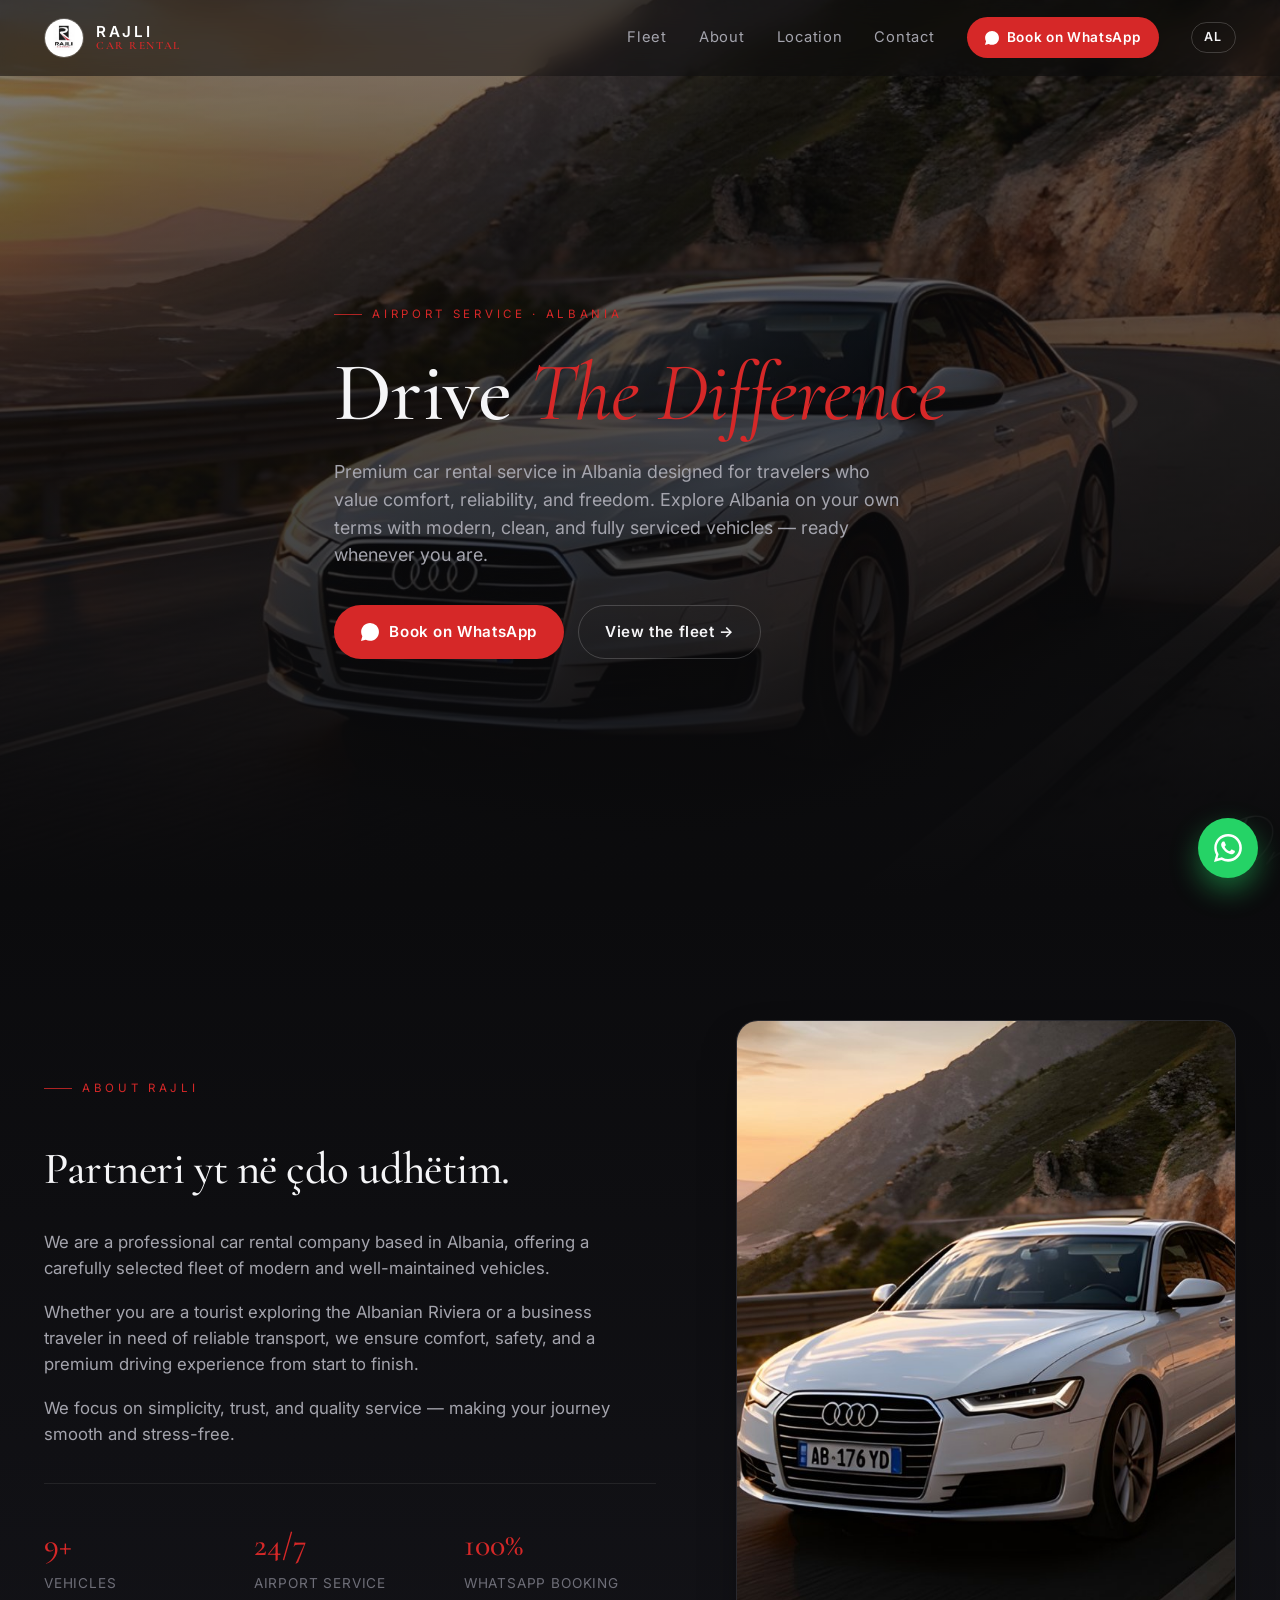
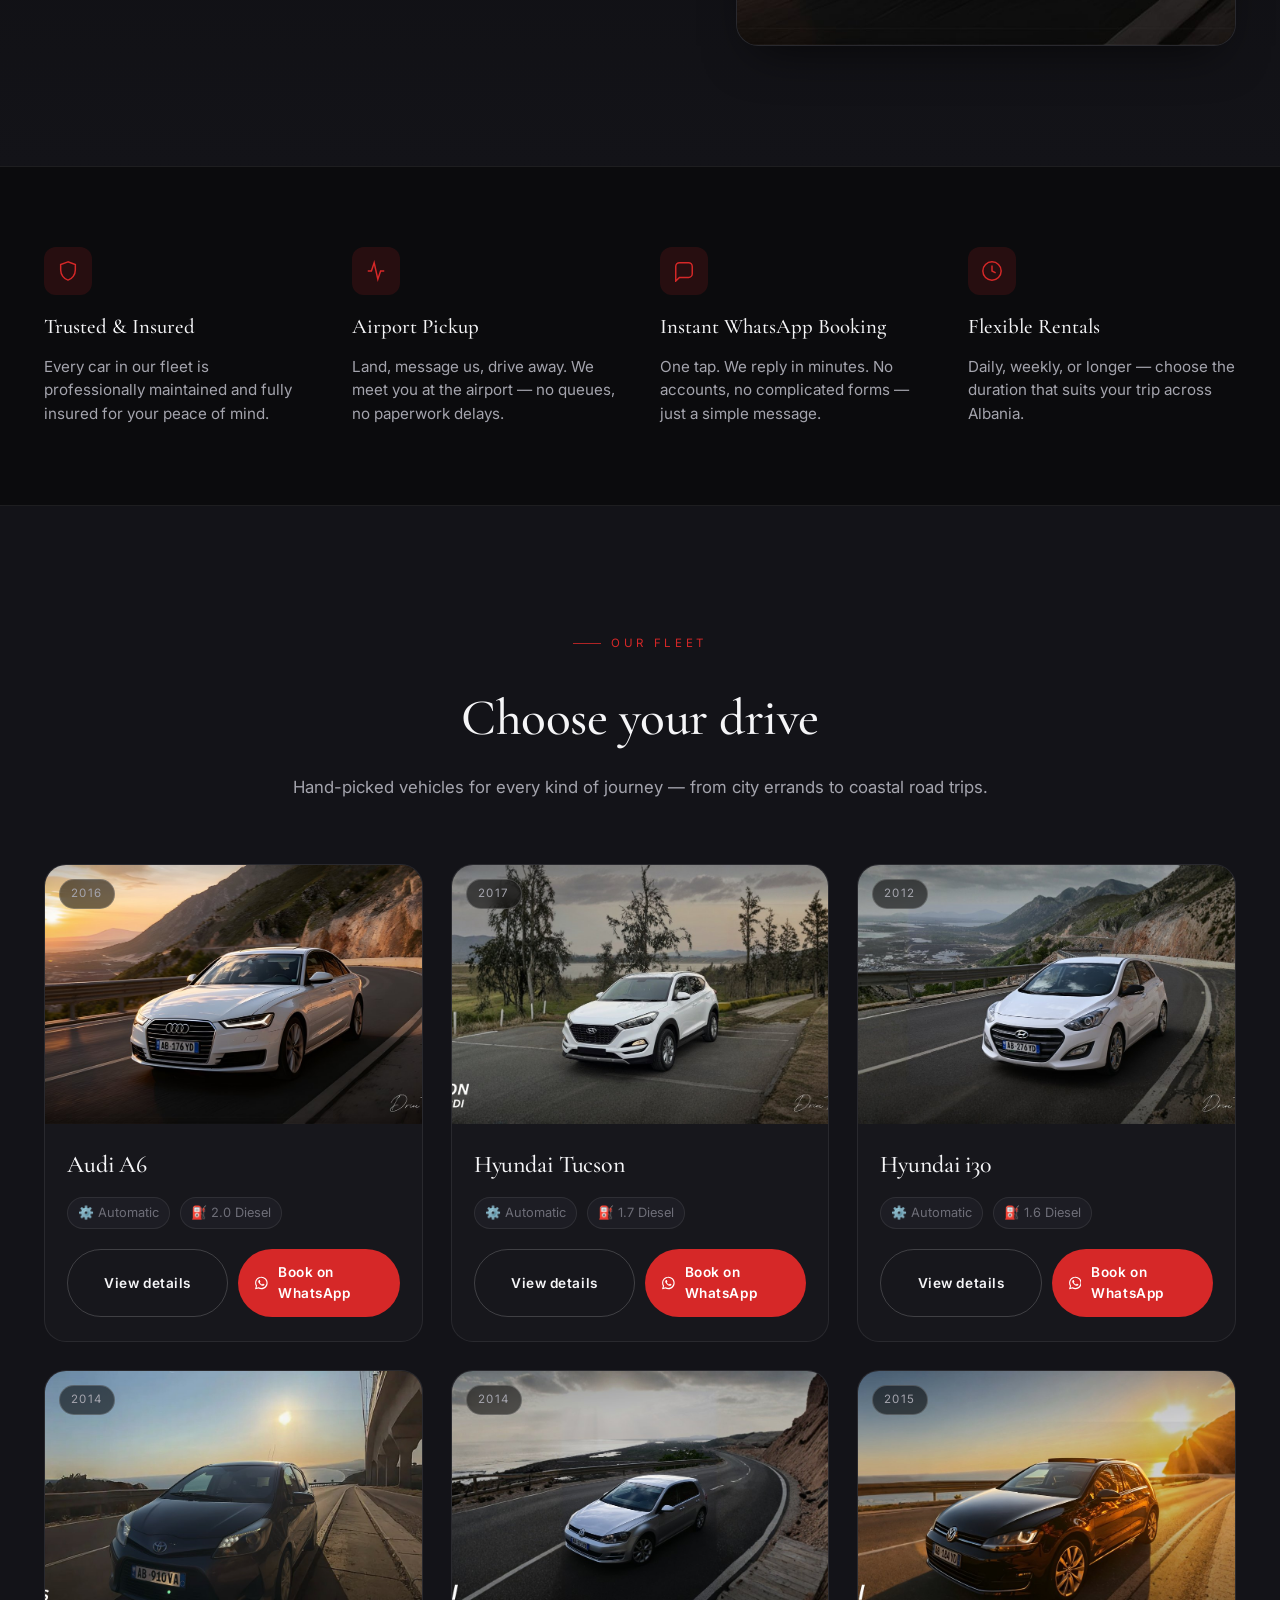
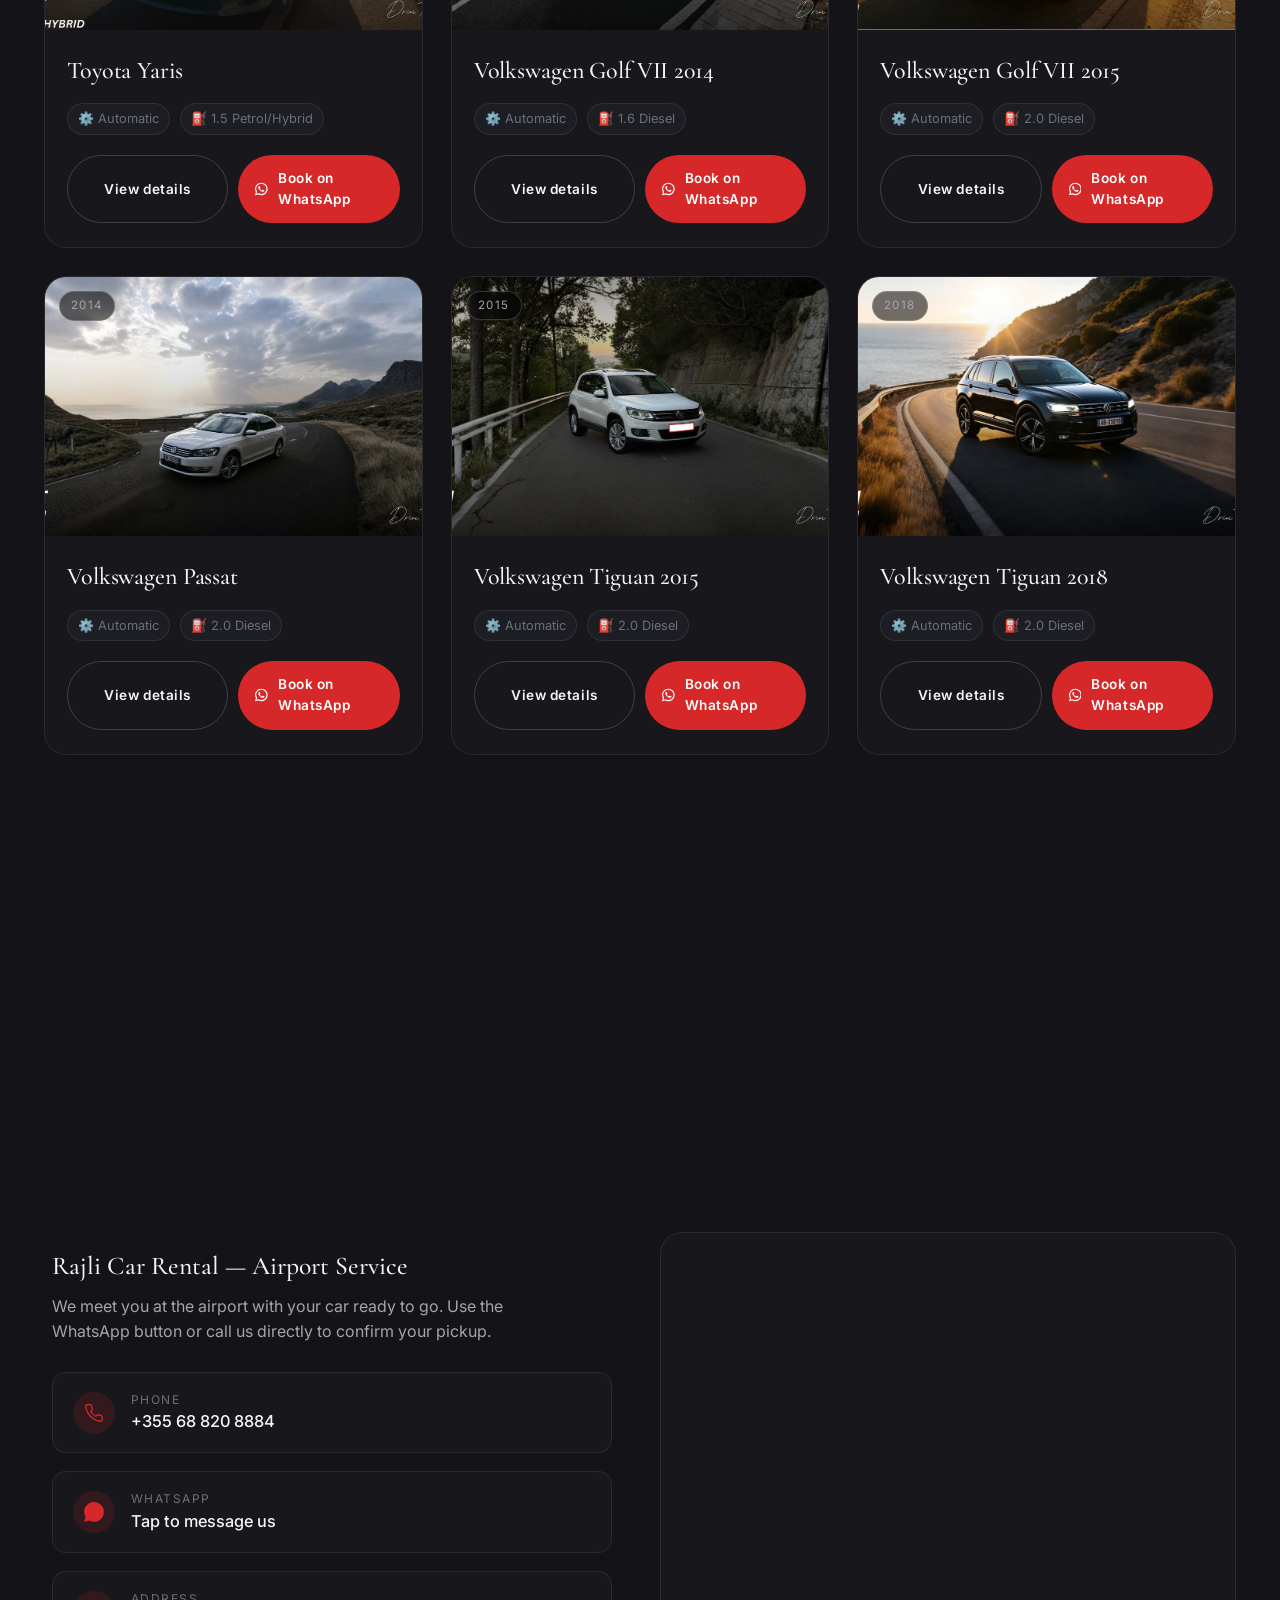
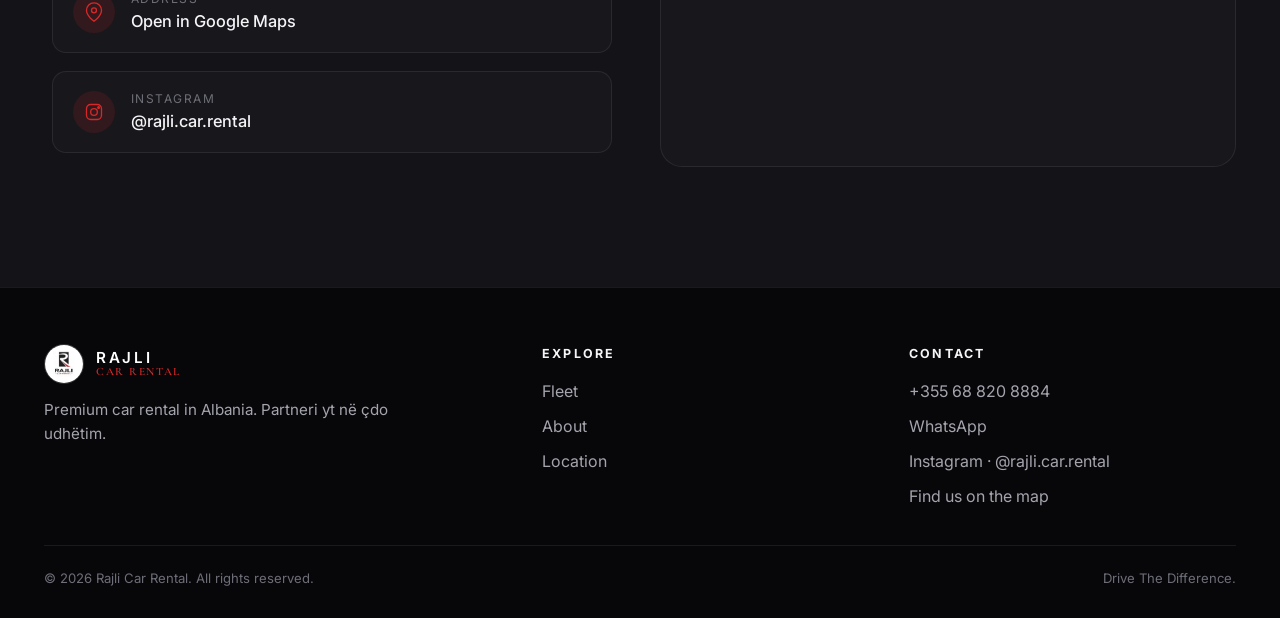
==== RajliCarRental/index.html @ fefddff0 "Add files via upload" ====
<!doctype html>
<html lang="en">
<head>
  <meta charset="utf-8" />
  <meta name="viewport" content="width=device-width, initial-scale=1" />
  <title data-i18n="page.title">Rajli Car Rental — Drive The Difference | Premium Car Rental in Albania</title>
  <meta name="description" content="Premium airport car rental in Albania. Modern, well-maintained vehicles. Book instantly on WhatsApp." />
  <meta name="theme-color" content="#0b0b0d" />

  <!-- Open Graph -->
  <meta property="og:title" content="Rajli Car Rental — Drive The Difference" />
  <meta property="og:description" content="Premium car rental service in Albania. Reliable. Modern. Always ready." />
  <meta property="og:image" content="assets/Background.jpg" />
  <meta property="og:type" content="website" />

  <link rel="icon" href="assets/LOGO.jpeg" />

  <link rel="preconnect" href="https://fonts.googleapis.com" />
  <link rel="preconnect" href="https://fonts.gstatic.com" crossorigin />
  <link href="https://fonts.googleapis.com/css2?family=Cormorant+Garamond:ital,wght@0,400;0,500;0,600;1,400&family=Inter:wght@300;400;500;600;700&display=swap" rel="stylesheet" />

  <link rel="stylesheet" href="styles.css" />
</head>
<body>

  <!-- NAV -->
  <header class="nav">
    <div class="container">
      <a href="#top" class="brand">
        <img src="assets/LOGO.jpeg" alt="Rajli Car Rental" />
        <span class="brand-name">
          <strong>Rajli</strong>
          <span data-i18n="brand.tagline">Car Rental</span>
        </span>
      </a>
      <nav class="nav-links" id="nav-links">
        <a href="#fleet" data-i18n="nav.fleet">Fleet</a>
        <a href="#about" data-i18n="nav.about">About</a>
        <a href="#location" data-i18n="nav.location">Location</a>
        <a href="#contact" data-i18n="nav.contact">Contact</a>
        <a class="nav-cta" data-wa="" href="#">
          <svg viewBox="0 0 24 24" width="14" height="14" fill="currentColor" aria-hidden="true"><path d="M20.52 3.48A11.84 11.84 0 0 0 12.05 0C5.5 0 .2 5.3.2 11.85c0 2.09.55 4.13 1.59 5.93L0 24l6.4-1.68a11.83 11.83 0 0 0 5.65 1.44h.01c6.55 0 11.85-5.3 11.85-11.86 0-3.16-1.23-6.13-3.39-8.42z"/></svg>
          <span data-i18n="cta.book">Book on WhatsApp</span>
        </a>
        <button class="lang-toggle" id="lang-toggle" aria-label="Switch language">AL</button>
      </nav>
      <button class="nav-toggle" aria-label="Open menu" aria-controls="nav-links">
        <svg width="20" height="20" viewBox="0 0 24 24" fill="none" stroke="currentColor" stroke-width="2"><line x1="3" y1="6" x2="21" y2="6"/><line x1="3" y1="12" x2="21" y2="12"/><line x1="3" y1="18" x2="21" y2="18"/></svg>
      </button>
    </div>
  </header>

  <!-- HERO -->
  <section id="top" class="hero">
    <div class="hero-bg" style="background-image: url('assets/Background.jpg')"></div>
    <div class="container hero-inner">
      <span class="eyebrow" data-i18n="hero.eyebrow">Airport Service · Albania</span>
      <h1><span data-i18n="hero.title.lead">Drive</span> <em data-i18n="hero.title.em">The Difference</em></h1>
      <p data-i18n="hero.lede">Premium car rental service in Albania designed for travelers who value comfort, reliability, and freedom. Explore Albania on your own terms with modern, clean, and fully serviced vehicles — ready whenever you are.</p>
      <div class="hero-actions">
        <a class="btn btn-whatsapp" data-wa="" href="#">
          <svg viewBox="0 0 24 24" width="18" height="18" fill="currentColor" aria-hidden="true"><path d="M20.52 3.48A11.84 11.84 0 0 0 12.05 0C5.5 0 .2 5.3.2 11.85c0 2.09.55 4.13 1.59 5.93L0 24l6.4-1.68a11.83 11.83 0 0 0 5.65 1.44h.01c6.55 0 11.85-5.3 11.85-11.86 0-3.16-1.23-6.13-3.39-8.42z"/></svg>
          <span data-i18n="cta.book">Book on WhatsApp</span>
        </a>
        <a class="btn btn-ghost" href="#fleet" data-i18n="hero.cta.fleet">View the fleet →</a>
      </div>
    </div>
  </section>

  <!-- ABOUT -->
  <section id="about" class="about">
    <div class="container about-grid">
      <div class="about-copy reveal">
        <span class="eyebrow" data-i18n="about.eyebrow">About Rajli</span>
        <h2 data-i18n="about.heading">Partneri yt në çdo udhëtim.</h2>
        <p data-i18n="about.p1">We are a professional car rental company based in Albania, offering a carefully selected fleet of modern and well-maintained vehicles.</p>
        <p data-i18n="about.p2">Whether you are a tourist exploring the Albanian Riviera or a business traveler in need of reliable transport, we ensure comfort, safety, and a premium driving experience from start to finish.</p>
        <p data-i18n="about.p3">We focus on simplicity, trust, and quality service — making your journey smooth and stress-free.</p>
        <div class="about-stats">
          <div class="stat"><strong>9+</strong><span data-i18n="about.stat.vehicles">Vehicles</span></div>
          <div class="stat"><strong>24/7</strong><span data-i18n="about.stat.airport">Airport service</span></div>
          <div class="stat"><strong>100%</strong><span data-i18n="about.stat.whatsapp">WhatsApp booking</span></div>
        </div>
      </div>
      <div class="about-image reveal">
        <img src="assets/Background.jpg" alt="Rajli Car Rental fleet" loading="lazy" />
      </div>
    </div>
  </section>

  <!-- FEATURES -->
  <section class="features">
    <div class="container features-grid">
      <div class="feature reveal">
        <div class="feature-icon">
          <svg width="22" height="22" viewBox="0 0 24 24" fill="none" stroke="currentColor" stroke-width="1.6"><path d="M12 2 4 5v6c0 5 3.5 9.7 8 11 4.5-1.3 8-6 8-11V5l-8-3z"/></svg>
        </div>
        <h3 data-i18n="feat.trust.title">Trusted &amp; Insured</h3>
        <p data-i18n="feat.trust.desc">Every car in our fleet is professionally maintained and fully insured for your peace of mind.</p>
      </div>
      <div class="feature reveal">
        <div class="feature-icon">
          <svg width="22" height="22" viewBox="0 0 24 24" fill="none" stroke="currentColor" stroke-width="1.6"><path d="M3 12h4l3-9 4 18 3-9h4"/></svg>
        </div>
        <h3 data-i18n="feat.airport.title">Airport Pickup</h3>
        <p data-i18n="feat.airport.desc">Land, message us, drive away. We meet you at the airport — no queues, no paperwork delays.</p>
      </div>
      <div class="feature reveal">
        <div class="feature-icon">
          <svg width="22" height="22" viewBox="0 0 24 24" fill="none" stroke="currentColor" stroke-width="1.6"><path d="M21 15a4 4 0 0 1-4 4H7l-4 4V7a4 4 0 0 1 4-4h10a4 4 0 0 1 4 4z"/></svg>
        </div>
        <h3 data-i18n="feat.wa.title">Instant WhatsApp Booking</h3>
        <p data-i18n="feat.wa.desc">One tap. We reply in minutes. No accounts, no complicated forms — just a simple message.</p>
      </div>
      <div class="feature reveal">
        <div class="feature-icon">
          <svg width="22" height="22" viewBox="0 0 24 24" fill="none" stroke="currentColor" stroke-width="1.6"><circle cx="12" cy="12" r="10"/><path d="M12 6v6l4 2"/></svg>
        </div>
        <h3 data-i18n="feat.flex.title">Flexible Rentals</h3>
        <p data-i18n="feat.flex.desc">Daily, weekly, or longer — choose the duration that suits your trip across Albania.</p>
      </div>
    </div>
  </section>

  <!-- FLEET -->
  <section id="fleet" class="fleet">
    <div class="container">
      <div class="section-head reveal">
        <span class="eyebrow" data-i18n="fleet.eyebrow">Our Fleet</span>
        <h2 data-i18n="fleet.heading">Choose your drive</h2>
        <p data-i18n="fleet.lede">Hand-picked vehicles for every kind of journey — from city errands to coastal road trips.</p>
      </div>
      <div id="fleet-grid" class="fleet-grid">
        <!-- cars rendered by app.js -->
      </div>
    </div>
  </section>

  <!-- LOCATION -->
  <section id="location" class="location">
    <div class="container">
      <div class="section-head reveal">
        <span class="eyebrow" data-i18n="loc.eyebrow">Find Us</span>
        <h2 data-i18n="loc.heading">Our Location</h2>
        <p data-i18n="loc.lede">Based in Albania with airport pickup &amp; drop-off. Reach out anytime — we reply fast.</p>
      </div>
      <div class="location-grid">
        <div class="location-info reveal" id="contact">
          <h3 data-i18n="loc.card.title">Rajli Car Rental — Airport Service</h3>
          <p data-i18n="loc.card.desc">We meet you at the airport with your car ready to go. Use the WhatsApp button or call us directly to confirm your pickup.</p>

          <div class="contact-rows">
            <a class="contact-row" href="tel:+355688208884">
              <span class="ico">
                <svg width="20" height="20" viewBox="0 0 24 24" fill="none" stroke="currentColor" stroke-width="1.6"><path d="M22 16.92v3a2 2 0 0 1-2.18 2 19.79 19.79 0 0 1-8.63-3.07 19.5 19.5 0 0 1-6-6A19.79 19.79 0 0 1 2.12 4.18 2 2 0 0 1 4.11 2h3a2 2 0 0 1 2 1.72c.13 1 .37 1.96.72 2.86a2 2 0 0 1-.45 2.11L8.09 9.91a16 16 0 0 0 6 6l1.22-1.22a2 2 0 0 1 2.11-.45c.9.35 1.86.59 2.86.72a2 2 0 0 1 1.72 2z"/></svg>
              </span>
              <div class="info">
                <span data-i18n="loc.row.phone">Phone</span>
                <strong>+355 68 820 8884</strong>
              </div>
            </a>

            <a class="contact-row" data-wa="" href="#">
              <span class="ico">
                <svg width="20" height="20" viewBox="0 0 24 24" fill="currentColor"><path d="M20.52 3.48A11.84 11.84 0 0 0 12.05 0C5.5 0 .2 5.3.2 11.85c0 2.09.55 4.13 1.59 5.93L0 24l6.4-1.68a11.83 11.83 0 0 0 5.65 1.44h.01c6.55 0 11.85-5.3 11.85-11.86 0-3.16-1.23-6.13-3.39-8.42z"/></svg>
              </span>
              <div class="info">
                <span>WhatsApp</span>
                <strong data-i18n="loc.row.wa">Tap to message us</strong>
              </div>
            </a>

            <a class="contact-row" href="https://maps.app.goo.gl/r2Y7C3x4xw66FdpaA" target="_blank" rel="noopener">
              <span class="ico">
                <svg width="20" height="20" viewBox="0 0 24 24" fill="none" stroke="currentColor" stroke-width="1.6"><path d="M21 10c0 7-9 13-9 13S3 17 3 10a9 9 0 0 1 18 0z"/><circle cx="12" cy="10" r="3"/></svg>
              </span>
              <div class="info">
                <span data-i18n="loc.row.address">Address</span>
                <strong data-i18n="loc.row.openmaps">Open in Google Maps</strong>
              </div>
            </a>

            <a class="contact-row" href="https://www.instagram.com/rajli.car.rental/" target="_blank" rel="noopener">
              <span class="ico">
                <svg width="20" height="20" viewBox="0 0 24 24" fill="none" stroke="currentColor" stroke-width="1.6"><rect x="3" y="3" width="18" height="18" rx="5"/><circle cx="12" cy="12" r="4"/><circle cx="17.5" cy="6.5" r="1" fill="currentColor"/></svg>
              </span>
              <div class="info">
                <span>Instagram</span>
                <strong>@rajli.car.rental</strong>
              </div>
            </a>
          </div>
        </div>

        <div class="map-wrap reveal">
          <iframe
            src="https://www.google.com/maps?q=Pallati+Fushajve+Sarreq&ll=42.0654045,19.5186684&z=17&output=embed"
            loading="lazy"
            referrerpolicy="no-referrer-when-downgrade"
            allowfullscreen
            title="Rajli Car Rental — Pallati Fushajve, Sarreq"></iframe>
        </div>
      </div>
    </div>
  </section>

  <!-- FOOTER -->
  <footer>
    <div class="container">
      <div class="footer-grid">
        <div class="footer-brand">
          <div class="brand">
            <img src="assets/LOGO.jpeg" alt="Rajli Car Rental" />
            <span class="brand-name">
              <strong>Rajli</strong>
              <span data-i18n="brand.tagline">Car Rental</span>
            </span>
          </div>
          <p data-i18n="footer.brandline">Premium car rental in Albania. Partneri yt në çdo udhëtim.</p>
        </div>
        <div class="footer-col">
          <h4 data-i18n="footer.explore">Explore</h4>
          <ul>
            <li><a href="#fleet" data-i18n="nav.fleet">Fleet</a></li>
            <li><a href="#about" data-i18n="nav.about">About</a></li>
            <li><a href="#location" data-i18n="nav.location">Location</a></li>
          </ul>
        </div>
        <div class="footer-col">
          <h4 data-i18n="footer.contact">Contact</h4>
          <ul>
            <li><a href="tel:+355688208884">+355 68 820 8884</a></li>
            <li><a data-wa="" href="#">WhatsApp</a></li>
            <li><a href="https://www.instagram.com/rajli.car.rental/" target="_blank" rel="noopener">Instagram · @rajli.car.rental</a></li>
            <li><a href="https://maps.app.goo.gl/r2Y7C3x4xw66FdpaA" target="_blank" rel="noopener" data-i18n="footer.findmap">Find us on the map</a></li>
          </ul>
        </div>
      </div>
      <div class="footer-bottom">
        <span>© <span id="year"></span> Rajli Car Rental. <span data-i18n="footer.rights">All rights reserved.</span></span>
        <span data-i18n="footer.slogan">Drive The Difference.</span>
      </div>
    </div>
  </footer>

  <!-- Sticky WhatsApp FAB -->
  <a id="whatsapp-fab" class="fab" href="#" aria-label="Chat on WhatsApp">
    <svg viewBox="0 0 24 24" fill="currentColor" aria-hidden="true"><path d="M20.52 3.48A11.84 11.84 0 0 0 12.05 0C5.5 0 .2 5.3.2 11.85c0 2.09.55 4.13 1.59 5.93L0 24l6.4-1.68a11.83 11.83 0 0 0 5.65 1.44h.01c6.55 0 11.85-5.3 11.85-11.86 0-3.16-1.23-6.13-3.39-8.42zM12.05 21.5h-.01a9.65 9.65 0 0 1-4.92-1.35l-.35-.21-3.79.99 1.01-3.7-.23-.38a9.65 9.65 0 0 1-1.48-5.1c0-5.34 4.35-9.69 9.7-9.69a9.66 9.66 0 0 1 6.86 2.84 9.62 9.62 0 0 1 2.84 6.86c0 5.35-4.35 9.7-9.69 9.7zm5.32-7.27c-.29-.15-1.72-.85-1.99-.95-.27-.1-.46-.15-.66.15-.2.29-.76.95-.93 1.14-.17.2-.34.22-.63.07-.29-.15-1.22-.45-2.32-1.43-.86-.77-1.44-1.72-1.61-2.01-.17-.29-.02-.45.13-.6.13-.13.29-.34.43-.51.15-.17.2-.29.29-.49.1-.2.05-.37-.02-.51-.07-.15-.66-1.6-.91-2.18-.24-.57-.49-.5-.66-.51-.17-.01-.37-.01-.57-.01-.2 0-.51.07-.78.37-.27.29-1.02 1-1.02 2.43 0 1.43 1.04 2.81 1.18 3.01.15.2 2.05 3.13 4.97 4.39.69.3 1.23.48 1.65.62.69.22 1.32.19 1.82.12.55-.08 1.72-.7 1.96-1.38.24-.68.24-1.27.17-1.39-.07-.12-.27-.2-.56-.34z"/></svg>
  </a>

  <script>document.getElementById("year").textContent = new Date().getFullYear();</script>
  <script src="cars-data.js"></script>
  <script src="app.js"></script>
</body>
</html>
---- RajliCarRental/styles.css ----
/* RAJLI CAR RENTAL — premium dark luxury theme */

:root {
  --bg: #0b0b0d;
  --bg-soft: #131318;
  --bg-card: #17171c;
  --bg-elev: #1d1d24;
  --line: rgba(255, 255, 255, 0.08);
  --line-strong: rgba(255, 255, 255, 0.18);
  --text: #f5f5f7;
  --text-muted: #a4a4ad;
  --text-dim: #6e6e78;
  --accent: #d62828;       /* premium red */
  --accent-hover: #ef3b3b;
  --accent-soft: rgba(214, 40, 40, 0.14);
  /* WhatsApp buttons styled in brand red (per request) */
  --whatsapp: #d62828;
  --whatsapp-hover: #ef3b3b;
  --radius: 14px;
  --radius-lg: 22px;
  --shadow: 0 20px 50px -20px rgba(0, 0, 0, 0.7);
  --max-w: 1240px;
  --header-h: 76px;
  --serif: "Cormorant Garamond", Georgia, serif;
  --sans: "Inter", -apple-system, BlinkMacSystemFont, "Segoe UI", Helvetica, Arial, sans-serif;
}

* { box-sizing: border-box; }
html { scroll-behavior: smooth; }

body {
  margin: 0;
  font-family: var(--sans);
  background: var(--bg);
  color: var(--text);
  line-height: 1.55;
  -webkit-font-smoothing: antialiased;
  -moz-osx-font-smoothing: grayscale;
}

img { display: block; max-width: 100%; height: auto; }
a { color: inherit; text-decoration: none; }

.container {
  max-width: var(--max-w);
  margin: 0 auto;
  padding: 0 24px;
}

/* ============ NAV ============ */
.nav {
  position: fixed;
  top: 0; left: 0; right: 0;
  height: var(--header-h);
  display: flex;
  align-items: center;
  z-index: 50;
  background: rgba(11, 11, 13, 0.55);
  backdrop-filter: saturate(140%) blur(14px);
  -webkit-backdrop-filter: saturate(140%) blur(14px);
  border-bottom: 1px solid transparent;
  transition: background .3s ease, border-color .3s ease;
}
.nav.scrolled {
  background: rgba(11, 11, 13, 0.92);
  border-bottom: 1px solid var(--line);
}
.nav .container {
  display: flex;
  align-items: center;
  justify-content: space-between;
  width: 100%;
}
.brand {
  display: flex;
  align-items: center;
  gap: 12px;
  font-family: var(--serif);
  letter-spacing: 0.06em;
  font-size: 1.05rem;
  font-weight: 600;
}
.brand img {
  height: 40px;
  width: 40px;
  object-fit: cover;
  border-radius: 50%;
  border: 1px solid var(--line-strong);
}
.brand-name {
  display: flex;
  flex-direction: column;
  line-height: 1.05;
}
.brand-name strong {
  font-weight: 600;
  letter-spacing: 0.18em;
  font-size: 0.95rem;
  text-transform: uppercase;
  font-family: var(--sans);
  color: #ffffff;
}
.brand-name span {
  font-size: 0.7rem;
  color: var(--accent);
  letter-spacing: 0.14em;
  text-transform: uppercase;
}

.nav-links {
  display: flex;
  align-items: center;
  gap: 32px;
}
.nav-links a {
  color: var(--text-muted);
  font-size: 0.92rem;
  letter-spacing: 0.05em;
  transition: color .2s ease;
}
.nav-links a:hover { color: var(--text); }
.nav-cta {
  display: inline-flex;
  align-items: center;
  gap: 8px;
  background: var(--whatsapp);
  color: #fff !important;
  padding: 10px 18px;
  border-radius: 999px;
  font-size: 0.85rem !important;
  font-weight: 600;
  letter-spacing: 0.04em;
  transition: background .2s ease, transform .15s ease;
}
.nav-cta:hover { background: var(--whatsapp-hover); transform: translateY(-1px); }

.nav-toggle {
  display: none;
  background: transparent;
  border: 1px solid var(--line-strong);
  color: var(--text);
  width: 42px; height: 42px;
  border-radius: 10px;
  cursor: pointer;
  align-items: center;
  justify-content: center;
}

.lang-toggle {
  background: transparent;
  border: 1px solid var(--line-strong);
  color: var(--text);
  font: 600 0.78rem/1 var(--sans);
  letter-spacing: 0.14em;
  padding: 8px 12px;
  border-radius: 999px;
  cursor: pointer;
  transition: border-color .2s ease, color .2s ease, background .2s ease;
  min-width: 44px;
}
.lang-toggle:hover {
  border-color: var(--accent);
  color: var(--accent);
}

@media (max-width: 880px) {
  .nav-links {
    position: fixed;
    top: var(--header-h);
    left: 0; right: 0;
    flex-direction: column;
    align-items: stretch;
    gap: 0;
    background: rgba(11, 11, 13, 0.98);
    border-bottom: 1px solid var(--line);
    padding: 16px 24px 24px;
    transform: translateY(-130%);
    transition: transform .3s ease;
  }
  .nav-links.open { transform: translateY(0); }
  .nav-links a { padding: 14px 4px; border-bottom: 1px solid var(--line); }
  .nav-links a:last-child { border-bottom: 0; }
  .nav-cta { justify-content: center; margin-top: 10px; }
  .lang-toggle { align-self: flex-end; margin-top: 12px; }
  .nav-toggle { display: inline-flex; }
}

/* ============ HERO ============ */
.hero {
  position: relative;
  min-height: 100vh;
  display: flex;
  align-items: center;
  overflow: hidden;
  isolation: isolate;
}
.hero-bg {
  position: absolute;
  inset: 0;
  background-size: cover;
  background-position: center;
  transform: scale(1.05);
  z-index: -2;
}
.hero::after {
  content: "";
  position: absolute; inset: 0;
  background:
    linear-gradient(180deg, rgba(11,11,13,.45) 0%, rgba(11,11,13,.7) 60%, rgba(11,11,13,1) 100%),
    radial-gradient(80% 60% at 30% 40%, rgba(0,0,0,.35), transparent 70%);
  z-index: -1;
}
.hero-inner {
  padding: calc(var(--header-h) + 60px) 0 80px;
  max-width: 760px;
}
.eyebrow {
  display: inline-flex;
  align-items: center;
  gap: 10px;
  text-transform: uppercase;
  letter-spacing: 0.32em;
  font-size: 0.72rem;
  color: var(--accent);
  margin-bottom: 26px;
}
.eyebrow::before {
  content: "";
  width: 28px; height: 1px;
  background: var(--accent);
  opacity: .8;
}
.hero h1 {
  font-family: var(--serif);
  font-size: clamp(2.6rem, 6.5vw, 5.2rem);
  line-height: 1.04;
  font-weight: 500;
  margin: 0 0 22px;
  letter-spacing: -0.01em;
}
.hero h1 em {
  font-style: italic;
  color: var(--accent);
  font-weight: 400;
}
.hero p {
  font-size: clamp(1rem, 1.4vw, 1.15rem);
  color: var(--text-muted);
  max-width: 580px;
  margin: 0 0 36px;
}
.hero-actions {
  display: flex;
  gap: 14px;
  flex-wrap: wrap;
}

/* ============ BUTTONS ============ */
.btn {
  display: inline-flex;
  align-items: center;
  justify-content: center;
  gap: 10px;
  padding: 14px 26px;
  border-radius: 999px;
  font-weight: 600;
  font-size: 0.95rem;
  letter-spacing: 0.04em;
  cursor: pointer;
  border: 1px solid transparent;
  transition: transform .15s ease, background .2s ease, border-color .2s ease, color .2s ease;
}
.btn:hover { transform: translateY(-2px); }
.btn-whatsapp {
  background: var(--whatsapp);
  color: #fff;
}
.btn-whatsapp:hover { background: var(--whatsapp-hover); }
.btn-ghost {
  background: transparent;
  color: var(--text);
  border-color: var(--line-strong);
}
.btn-ghost:hover { border-color: var(--accent); color: var(--accent); }
.btn-accent {
  background: var(--accent);
  color: #fff;
}
.btn-accent:hover { background: var(--accent-hover); color: #fff; }

/* ============ SECTIONS ============ */
section { padding: 120px 0; position: relative; }
.section-head {
  text-align: center;
  max-width: 720px;
  margin: 0 auto 64px;
}
.section-head .eyebrow { justify-content: center; }
.section-head h2 {
  font-family: var(--serif);
  font-size: clamp(2rem, 4vw, 3.2rem);
  font-weight: 500;
  margin: 0 0 16px;
  letter-spacing: -0.01em;
}
.section-head p {
  color: var(--text-muted);
  font-size: 1.05rem;
  margin: 0;
}

/* ============ ABOUT ============ */
.about {
  background: linear-gradient(180deg, var(--bg) 0%, var(--bg-soft) 100%);
}
.about-grid {
  display: grid;
  grid-template-columns: 1.1fr 0.9fr;
  gap: 80px;
  align-items: center;
}
.about-copy h2 {
  font-family: var(--serif);
  font-size: clamp(2rem, 3.6vw, 2.8rem);
  font-weight: 500;
  margin: 12px 0 24px;
  letter-spacing: -0.01em;
}
.about-copy p {
  color: var(--text-muted);
  font-size: 1.05rem;
  margin-bottom: 18px;
}
.about-stats {
  display: grid;
  grid-template-columns: repeat(3, 1fr);
  gap: 18px;
  margin-top: 36px;
  padding-top: 36px;
  border-top: 1px solid var(--line);
}
.about-stats .stat strong {
  display: block;
  font-family: var(--serif);
  font-size: 2rem;
  color: var(--accent);
  font-weight: 500;
}
.about-stats .stat span {
  color: var(--text-dim);
  font-size: 0.85rem;
  letter-spacing: 0.06em;
  text-transform: uppercase;
}
.about-image {
  border-radius: var(--radius-lg);
  overflow: hidden;
  border: 1px solid var(--line);
  aspect-ratio: 4 / 5;
  background: var(--bg-card);
  position: relative;
  box-shadow: var(--shadow);
}
.about-image img {
  width: 100%; height: 100%; object-fit: cover;
}
@media (max-width: 880px) {
  .about-grid { grid-template-columns: 1fr; gap: 50px; }
  .about-image { aspect-ratio: 4 / 3; }
}

/* ============ FLEET ============ */
.fleet { background: var(--bg-soft); }
.fleet-grid {
  display: grid;
  grid-template-columns: repeat(auto-fill, minmax(320px, 1fr));
  gap: 28px;
}
.car-card {
  background: var(--bg-card);
  border-radius: var(--radius-lg);
  overflow: hidden;
  border: 1px solid var(--line);
  display: flex;
  flex-direction: column;
  transition: transform .25s ease, border-color .25s ease, box-shadow .25s ease;
  position: relative;
}
.car-card:hover {
  transform: translateY(-6px);
  border-color: var(--line-strong);
  box-shadow: var(--shadow);
}
.car-card a.cover-link {
  position: absolute;
  inset: 0;
  z-index: 1;
}
.car-image {
  aspect-ratio: 16 / 11;
  overflow: hidden;
  background: #0a0a0c;
  position: relative;
}
.car-image img {
  width: 100%; height: 100%; object-fit: cover;
  transition: transform .6s cubic-bezier(.2,.8,.2,1);
}
.car-card:hover .car-image img { transform: scale(1.06); }
.car-badge {
  position: absolute;
  top: 14px; left: 14px;
  padding: 5px 11px;
  background: rgba(0,0,0,.55);
  backdrop-filter: blur(6px);
  border: 1px solid var(--line-strong);
  border-radius: 999px;
  font-size: 0.72rem;
  letter-spacing: 0.12em;
  text-transform: uppercase;
  color: var(--text-muted);
}
.car-body {
  padding: 22px 22px 24px;
  display: flex;
  flex-direction: column;
  flex: 1;
  gap: 14px;
}
.car-name {
  font-family: var(--serif);
  font-size: 1.5rem;
  font-weight: 500;
  margin: 0;
  letter-spacing: -0.005em;
}
.car-meta {
  display: flex;
  flex-wrap: wrap;
  gap: 10px;
  font-size: 0.8rem;
  color: var(--text-dim);
}
.car-meta .chip {
  display: inline-flex;
  align-items: center;
  gap: 6px;
  padding: 5px 10px;
  border: 1px solid var(--line);
  border-radius: 999px;
  background: var(--bg-elev);
}
.car-actions {
  display: flex;
  gap: 10px;
  margin-top: auto;
  padding-top: 6px;
  position: relative;
  z-index: 2;
}
.car-actions .btn {
  flex: 1;
  padding: 12px 16px;
  font-size: 0.85rem;
}
.empty-state {
  grid-column: 1 / -1;
  text-align: center;
  padding: 60px 20px;
  border: 1px dashed var(--line-strong);
  border-radius: var(--radius-lg);
  color: var(--text-muted);
}

/* ============ FEATURES STRIP ============ */
.features {
  background: var(--bg);
  padding: 80px 0;
  border-top: 1px solid var(--line);
  border-bottom: 1px solid var(--line);
}
.features-grid {
  display: grid;
  grid-template-columns: repeat(auto-fit, minmax(240px, 1fr));
  gap: 40px;
}
.feature {
  display: flex; flex-direction: column; gap: 12px;
}
.feature-icon {
  width: 48px; height: 48px;
  border-radius: 12px;
  background: var(--accent-soft);
  color: var(--accent);
  display: inline-flex; align-items: center; justify-content: center;
}
.feature h3 {
  font-family: var(--serif);
  font-size: 1.3rem;
  font-weight: 500;
  margin: 4px 0 0;
}
.feature p {
  color: var(--text-muted);
  font-size: 0.95rem;
  margin: 0;
}

/* ============ LOCATION ============ */
.location { background: var(--bg-soft); }
.location-grid {
  display: grid;
  grid-template-columns: 1fr 1fr;
  gap: 40px;
  align-items: stretch;
}
.location-info {
  padding: 14px 8px;
}
.location-info h3 {
  font-family: var(--serif);
  font-size: 1.6rem;
  font-weight: 500;
  margin: 0 0 8px;
}
.location-info p {
  color: var(--text-muted);
  margin: 0 0 24px;
  max-width: 460px;
}
.contact-rows {
  display: flex;
  flex-direction: column;
  gap: 18px;
  margin-top: 28px;
}
.contact-row {
  display: flex;
  align-items: center;
  gap: 16px;
  padding: 18px 20px;
  background: var(--bg-card);
  border: 1px solid var(--line);
  border-radius: var(--radius);
  transition: border-color .2s ease;
}
.contact-row:hover { border-color: var(--accent); }
.contact-row .ico {
  width: 42px; height: 42px;
  border-radius: 50%;
  background: var(--accent-soft);
  color: var(--accent);
  display: inline-flex; align-items: center; justify-content: center;
  flex: 0 0 auto;
}
.contact-row .info { display: flex; flex-direction: column; }
.contact-row .info span {
  font-size: 0.75rem;
  text-transform: uppercase;
  letter-spacing: 0.12em;
  color: var(--text-dim);
}
.contact-row .info strong {
  font-weight: 500;
  color: var(--text);
  font-size: 1.02rem;
}
.map-wrap {
  border-radius: var(--radius-lg);
  overflow: hidden;
  border: 1px solid var(--line);
  min-height: 420px;
  background: var(--bg-card);
}
.map-wrap iframe {
  width: 100%;
  height: 100%;
  min-height: 420px;
  border: 0;
  filter: grayscale(0.2) contrast(1.05);
}
@media (max-width: 880px) {
  .location-grid { grid-template-columns: 1fr; }
}

/* ============ FOOTER ============ */
footer {
  background: #07070a;
  border-top: 1px solid var(--line);
  padding: 56px 0 30px;
  color: var(--text-muted);
}
.footer-grid {
  display: grid;
  grid-template-columns: 1.4fr 1fr 1fr;
  gap: 40px;
  margin-bottom: 36px;
}
.footer-brand p {
  margin-top: 14px;
  max-width: 360px;
  font-size: 0.95rem;
}
.footer-col h4 {
  font-size: 0.78rem;
  letter-spacing: 0.18em;
  text-transform: uppercase;
  color: var(--text);
  margin: 0 0 16px;
}
.footer-col ul { list-style: none; padding: 0; margin: 0; display: flex; flex-direction: column; gap: 10px; }
.footer-col a { color: var(--text-muted); transition: color .2s ease; }
.footer-col a:hover { color: var(--accent); }
.footer-bottom {
  border-top: 1px solid var(--line);
  padding-top: 22px;
  display: flex;
  justify-content: space-between;
  flex-wrap: wrap;
  gap: 12px;
  font-size: 0.82rem;
  color: var(--text-dim);
}
@media (max-width: 720px) {
  .footer-grid { grid-template-columns: 1fr; gap: 28px; }
}

/* ============ STICKY WHATSAPP FAB ============ */
.fab {
  position: fixed;
  bottom: 22px;
  right: 22px;
  z-index: 60;
  width: 60px; height: 60px;
  border-radius: 50%;
  /* keep the floating WhatsApp button in WhatsApp green */
  background: #25d366;
  display: inline-flex; align-items: center; justify-content: center;
  box-shadow: 0 12px 28px rgba(37, 211, 102, 0.45);
  color: #fff;
  transition: transform .2s ease, background .2s ease;
}
.fab:hover { transform: scale(1.06); background: #1fb958; }
.fab svg { width: 28px; height: 28px; }

/* ============ CAR DETAIL PAGE ============ */
.detail {
  padding-top: calc(var(--header-h) + 60px);
  padding-bottom: 80px;
}
.detail-back {
  display: inline-flex;
  align-items: center;
  gap: 8px;
  color: var(--text-muted);
  font-size: 0.9rem;
  margin-bottom: 28px;
  letter-spacing: 0.04em;
}
.detail-back:hover { color: var(--accent); }

.detail-hero {
  display: grid;
  grid-template-columns: 1.4fr 1fr;
  gap: 48px;
  align-items: start;
}
.detail-image {
  aspect-ratio: 16 / 11;
  border-radius: var(--radius-lg);
  overflow: hidden;
  background: var(--bg-card);
  border: 1px solid var(--line);
  box-shadow: var(--shadow);
}
.detail-image img { width: 100%; height: 100%; object-fit: cover; }

.detail-info h1 {
  font-family: var(--serif);
  font-size: clamp(2rem, 3.6vw, 3rem);
  font-weight: 500;
  margin: 0 0 18px;
  letter-spacing: -0.01em;
}
.detail-info .eyebrow { margin-bottom: 18px; }

.spec-grid {
  display: grid;
  grid-template-columns: repeat(2, 1fr);
  gap: 14px;
  margin: 24px 0 32px;
}
.spec {
  background: var(--bg-card);
  border: 1px solid var(--line);
  border-radius: var(--radius);
  padding: 16px 18px;
}
.spec span {
  display: block;
  text-transform: uppercase;
  font-size: 0.7rem;
  letter-spacing: 0.14em;
  color: var(--text-dim);
  margin-bottom: 4px;
}
.spec strong {
  font-weight: 500;
  font-size: 1.05rem;
  color: var(--text);
}

.detail-info .description {
  white-space: pre-line;
  color: var(--text-muted);
  margin: 0 0 28px;
  font-size: 1rem;
  line-height: 1.7;
}
.detail-actions {
  display: flex;
  gap: 12px;
  flex-wrap: wrap;
}

@media (max-width: 880px) {
  .detail-hero { grid-template-columns: 1fr; gap: 32px; }
}

/* ============ GALLERY ============ */
.gallery {
  margin-top: 80px;
}
.gallery h2 {
  font-family: var(--serif);
  font-size: 1.8rem;
  font-weight: 500;
  margin: 0 0 24px;
}
.gallery-grid {
  display: grid;
  grid-template-columns: repeat(auto-fill, minmax(260px, 1fr));
  gap: 18px;
}
.gallery-item {
  aspect-ratio: 4 / 3;
  border-radius: var(--radius);
  overflow: hidden;
  background: var(--bg-card);
  border: 1px solid var(--line);
  cursor: zoom-in;
  position: relative;
}
.gallery-item img {
  width: 100%; height: 100%; object-fit: cover;
  transition: transform .5s ease;
}
.gallery-item:hover img { transform: scale(1.05); }
.gallery-empty {
  padding: 30px;
  border: 1px dashed var(--line-strong);
  border-radius: var(--radius);
  color: var(--text-muted);
  text-align: center;
}

/* lightbox */
.lightbox {
  position: fixed;
  inset: 0;
  background: rgba(0,0,0,0.92);
  z-index: 100;
  display: none;
  align-items: center;
  justify-content: center;
  padding: 40px;
  opacity: 0;
  transition: opacity .25s ease;
}
.lightbox.open { display: flex; opacity: 1; }
.lightbox img {
  max-width: 100%;
  max-height: 90vh;
  border-radius: 8px;
  box-shadow: 0 30px 80px rgba(0,0,0,0.6);
}
.lightbox-btn {
  position: absolute;
  top: 50%;
  transform: translateY(-50%);
  background: rgba(255,255,255,0.08);
  border: 1px solid var(--line-strong);
  color: #fff;
  width: 50px; height: 50px;
  border-radius: 50%;
  cursor: pointer;
  display: inline-flex; align-items: center; justify-content: center;
  transition: background .2s ease;
}
.lightbox-btn:hover { background: rgba(255,255,255,0.18); }
.lightbox-btn.prev { left: 20px; }
.lightbox-btn.next { right: 20px; }
.lightbox-btn.close { top: 20px; right: 20px; transform: none; }

/* ============ FADE-UP ANIMATION ============ */
.reveal {
  opacity: 0;
  transform: translateY(28px);
  transition: opacity .8s ease, transform .8s ease;
}
.reveal.in { opacity: 1; transform: translateY(0); }

/* ============ MISC ============ */
.skip-link {
  position: absolute;
  left: -9999px;
}
::selection { background: var(--accent); color: #fff; }
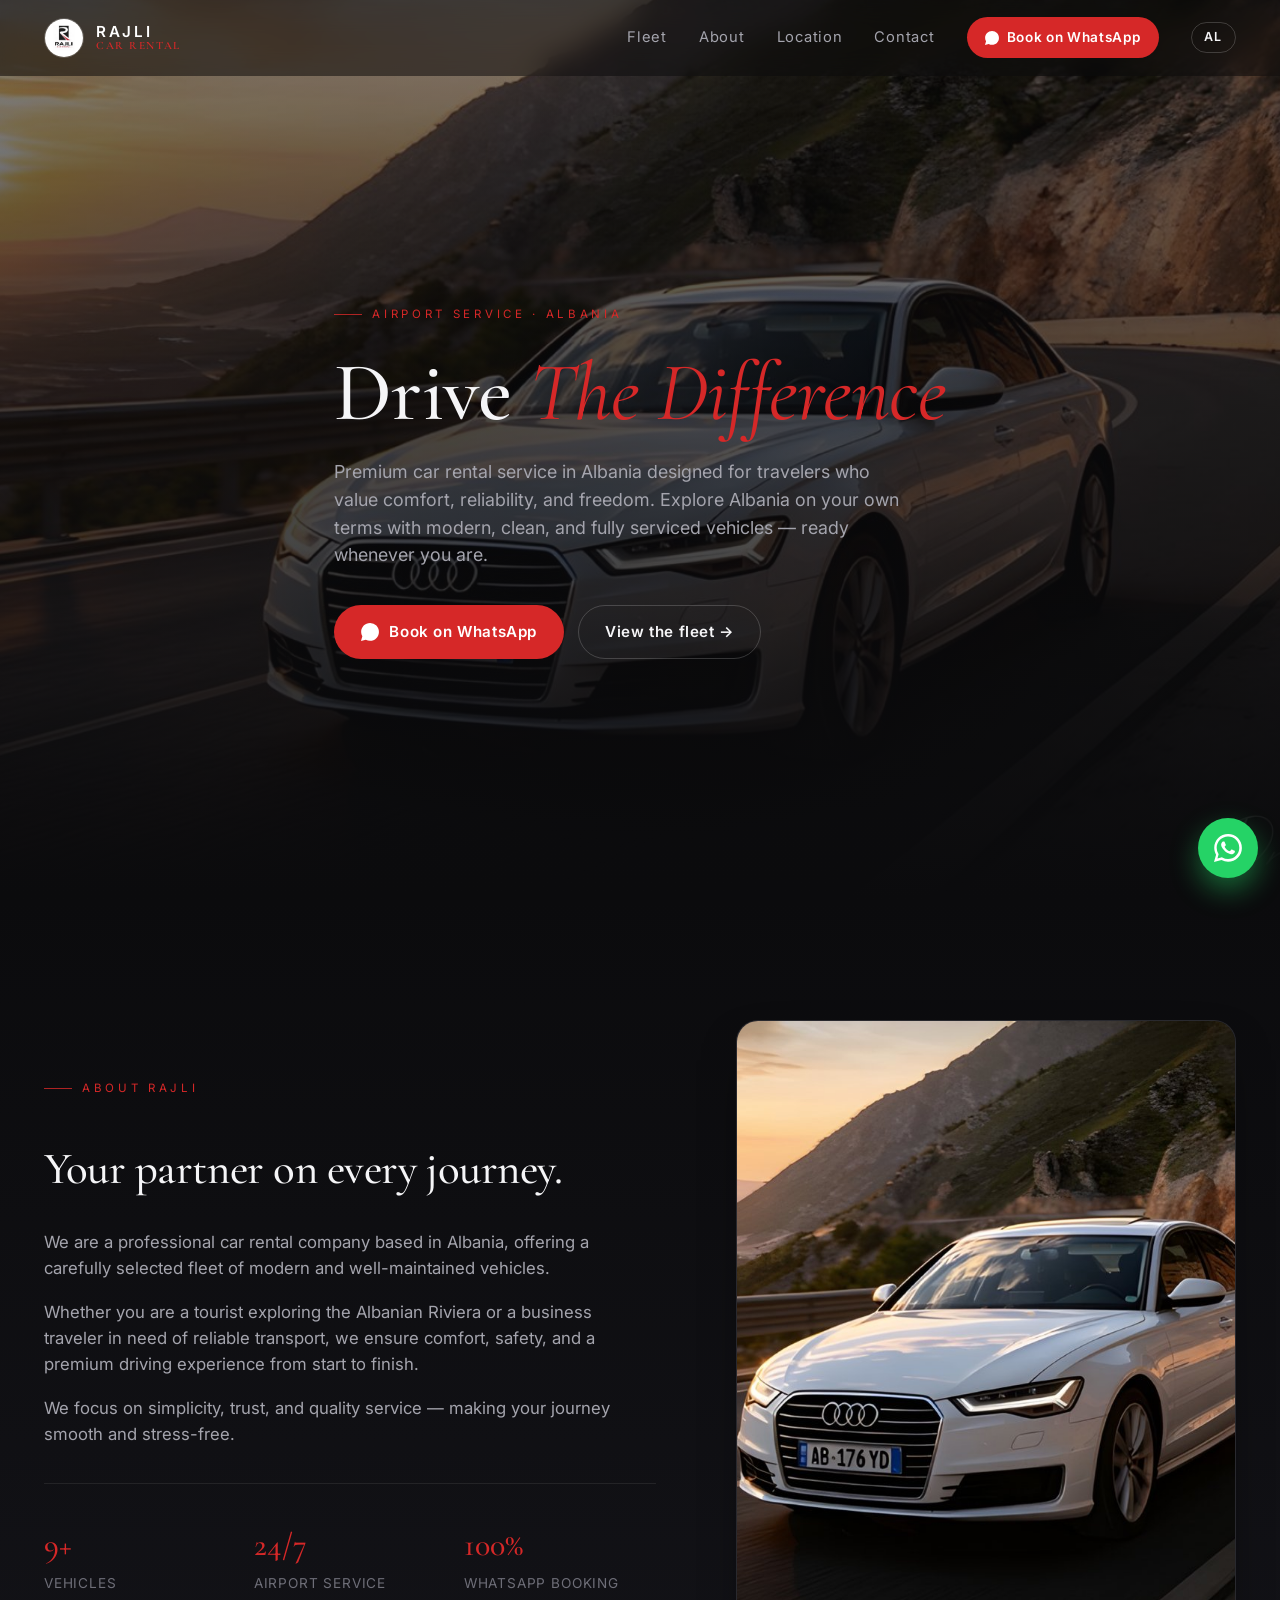
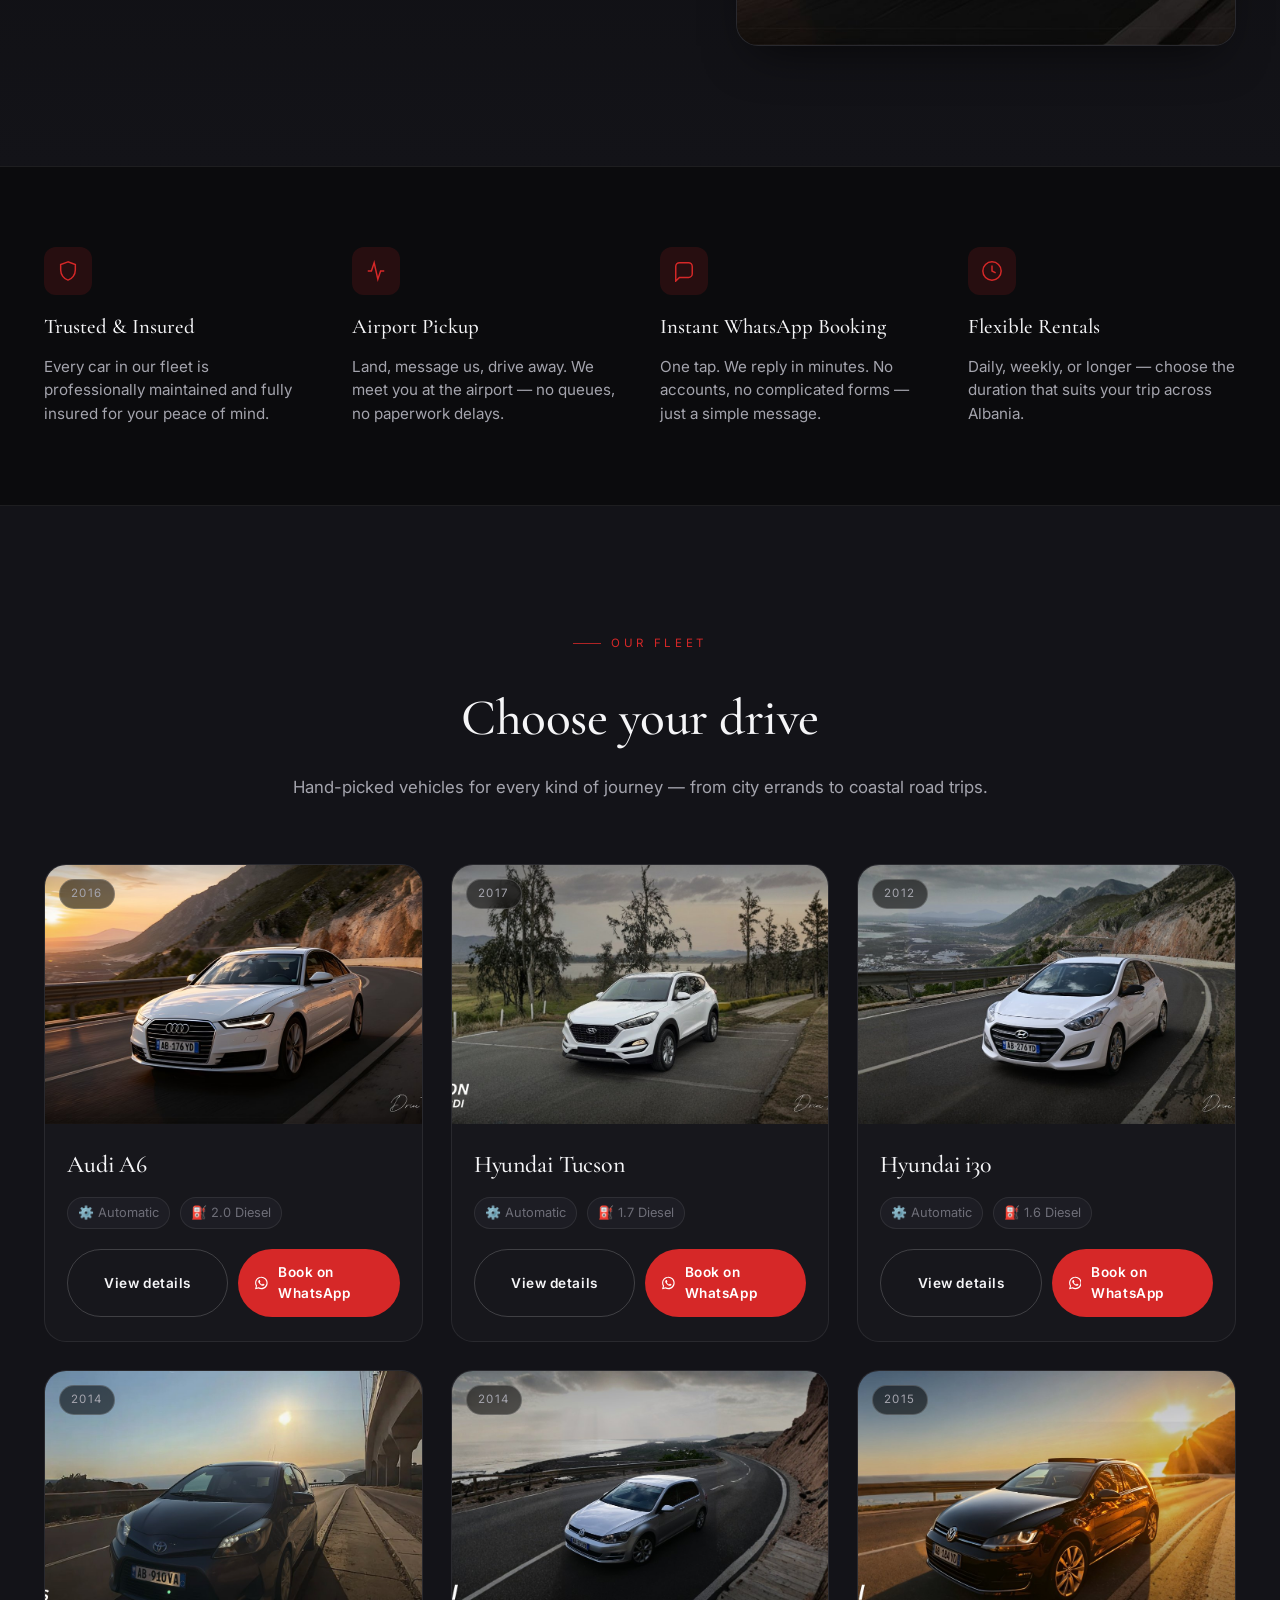
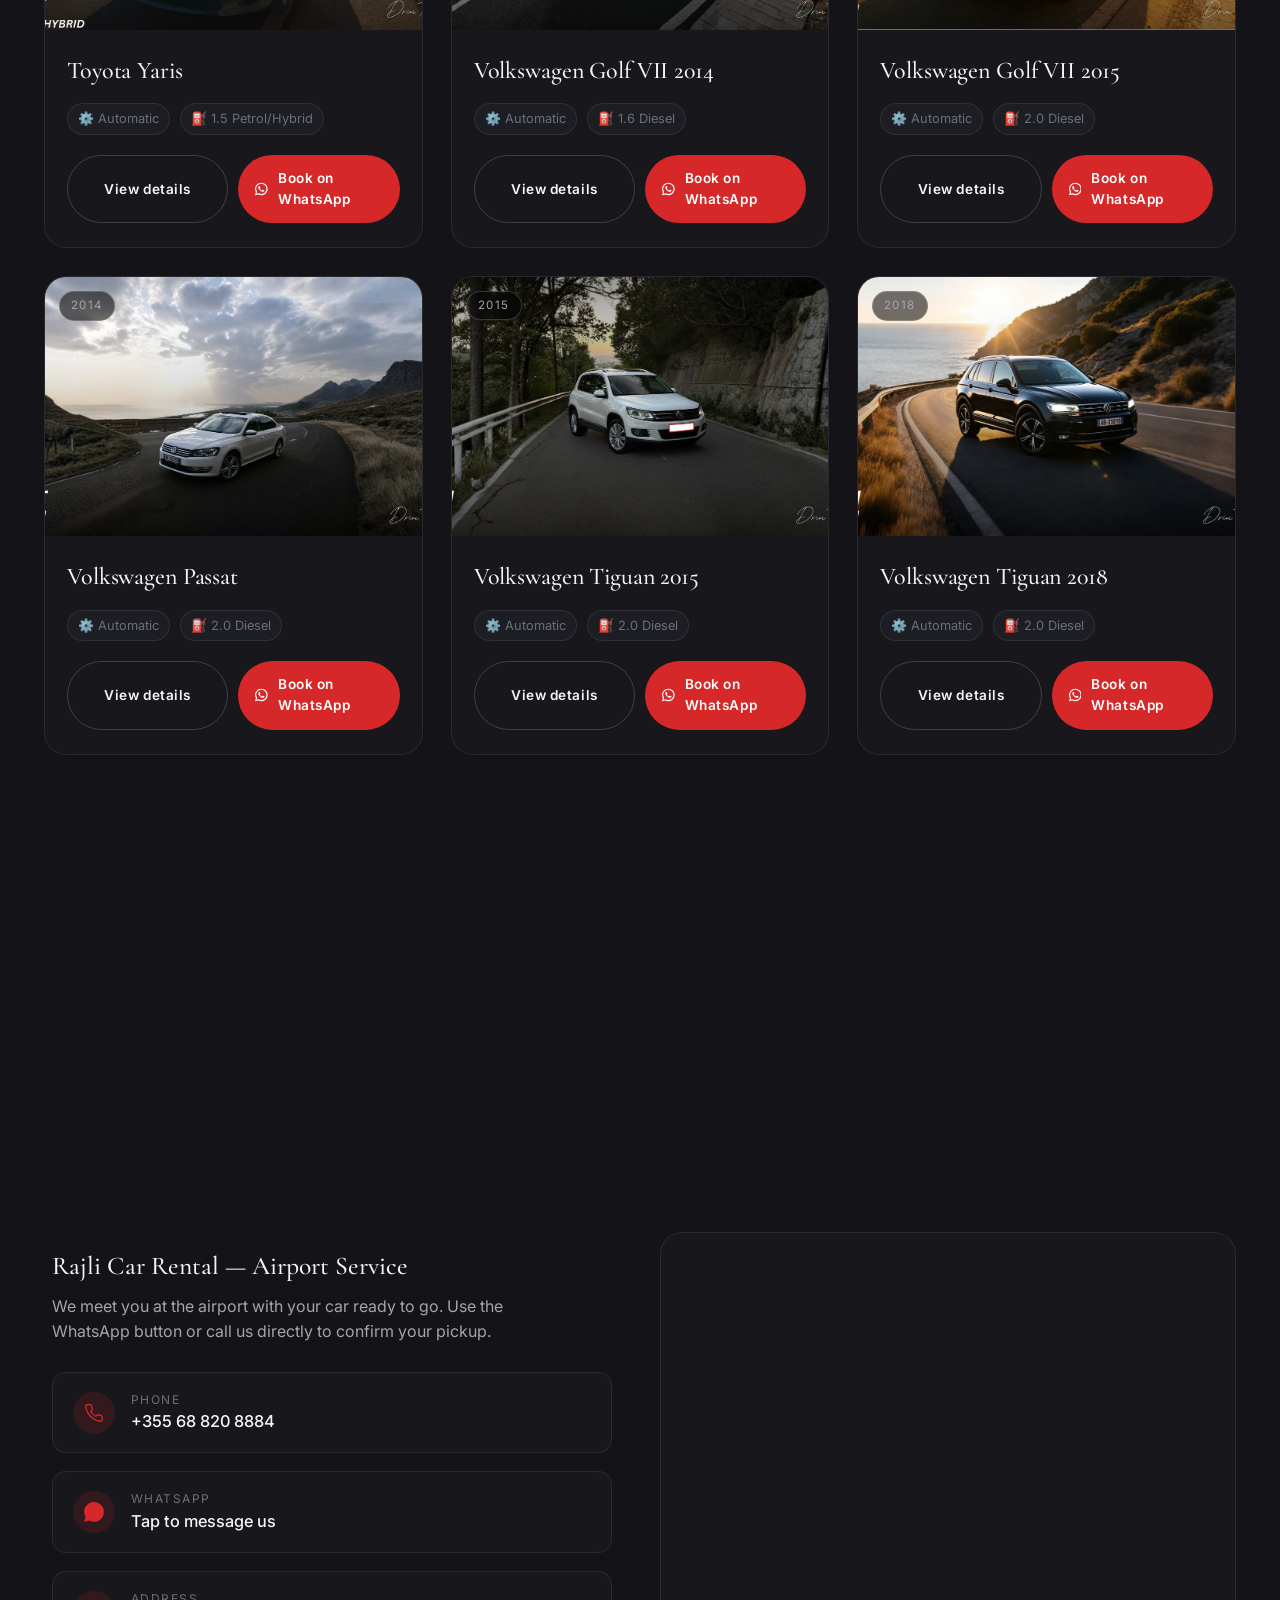
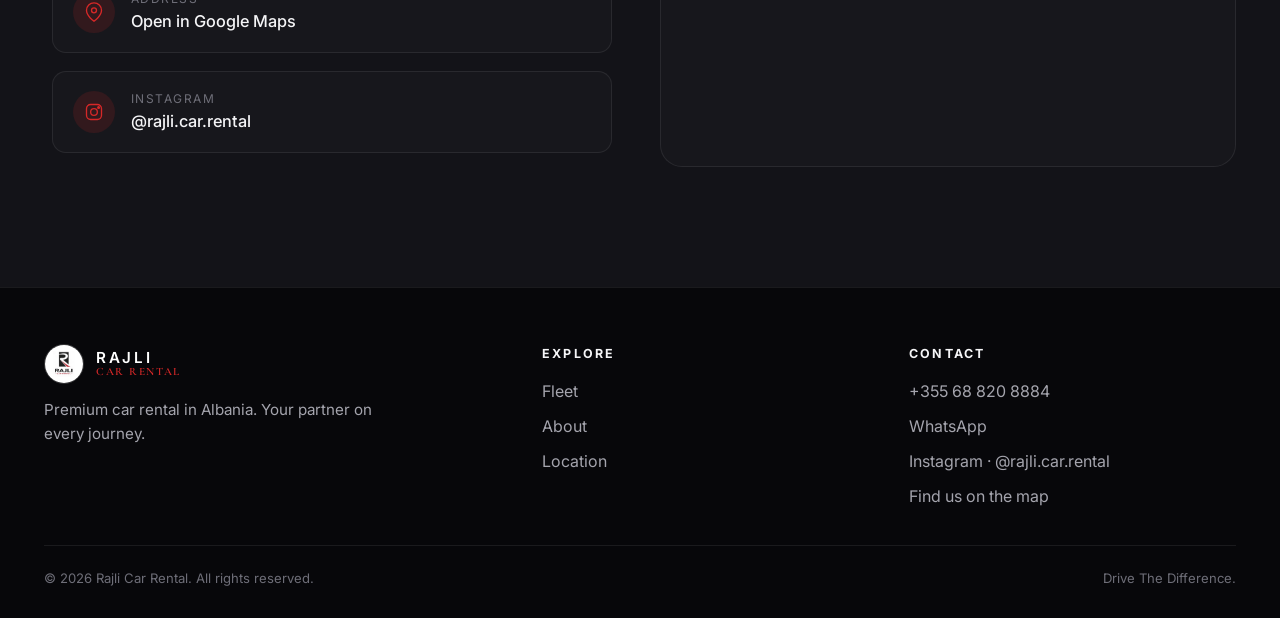
==== commit 0d970de7: "Update index.html" ====
--- a/RajliCarRental/index.html
+++ b/RajliCarRental/index.html
@@ -72,7 +72,7 @@
     <div class="container about-grid">
       <div class="about-copy reveal">
         <span class="eyebrow" data-i18n="about.eyebrow">About Rajli</span>
-        <h2 data-i18n="about.heading">Partneri yt në çdo udhëtim.</h2>
+        <h2 data-i18n="about.heading">Your partner on every journey.</h2>
         <p data-i18n="about.p1">We are a professional car rental company based in Albania, offering a carefully selected fleet of modern and well-maintained vehicles.</p>
         <p data-i18n="about.p2">Whether you are a tourist exploring the Albanian Riviera or a business traveler in need of reliable transport, we ensure comfort, safety, and a premium driving experience from start to finish.</p>
         <p data-i18n="about.p3">We focus on simplicity, trust, and quality service — making your journey smooth and stress-free.</p>
@@ -216,7 +216,7 @@
               <span data-i18n="brand.tagline">Car Rental</span>
             </span>
           </div>
-          <p data-i18n="footer.brandline">Premium car rental in Albania. Partneri yt në çdo udhëtim.</p>
+          <p data-i18n="footer.brandline">Premium car rental in Albania. Your partner on every journey.</p>
         </div>
         <div class="footer-col">
           <h4 data-i18n="footer.explore">Explore</h4>
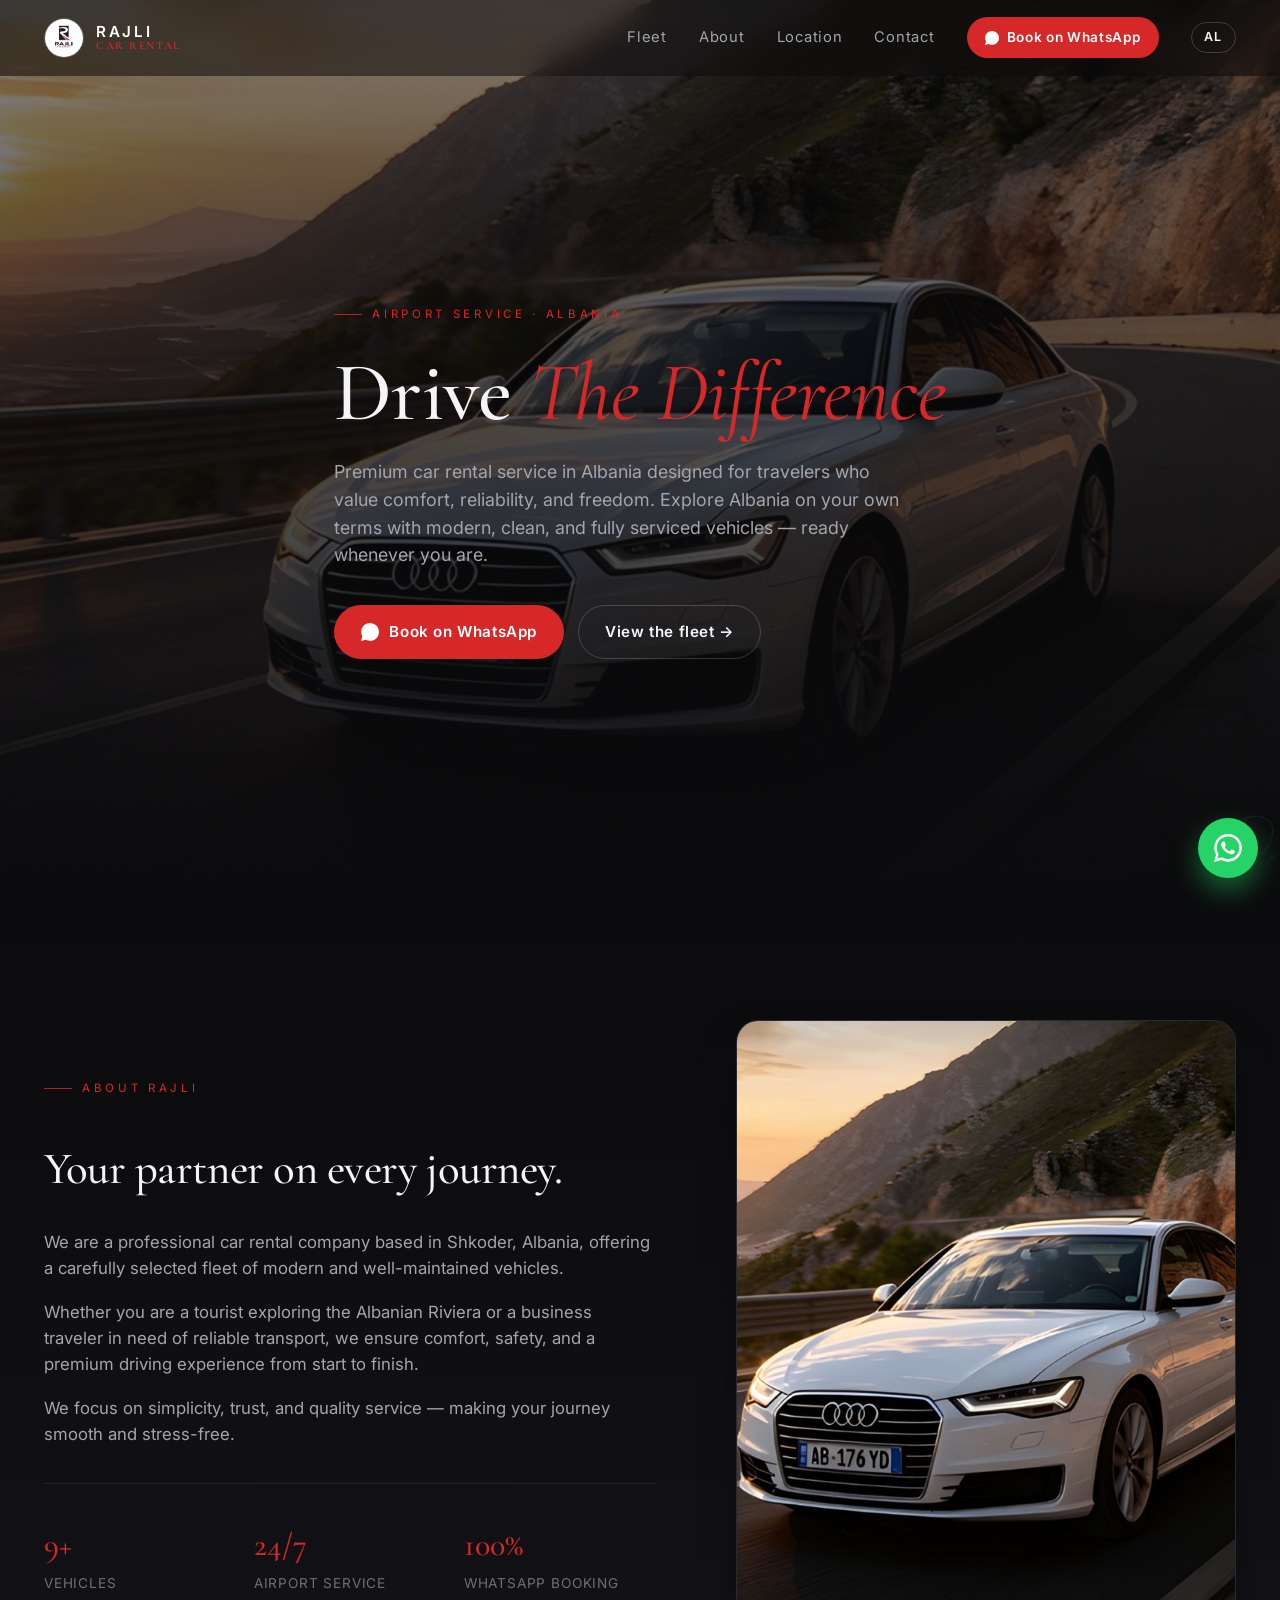
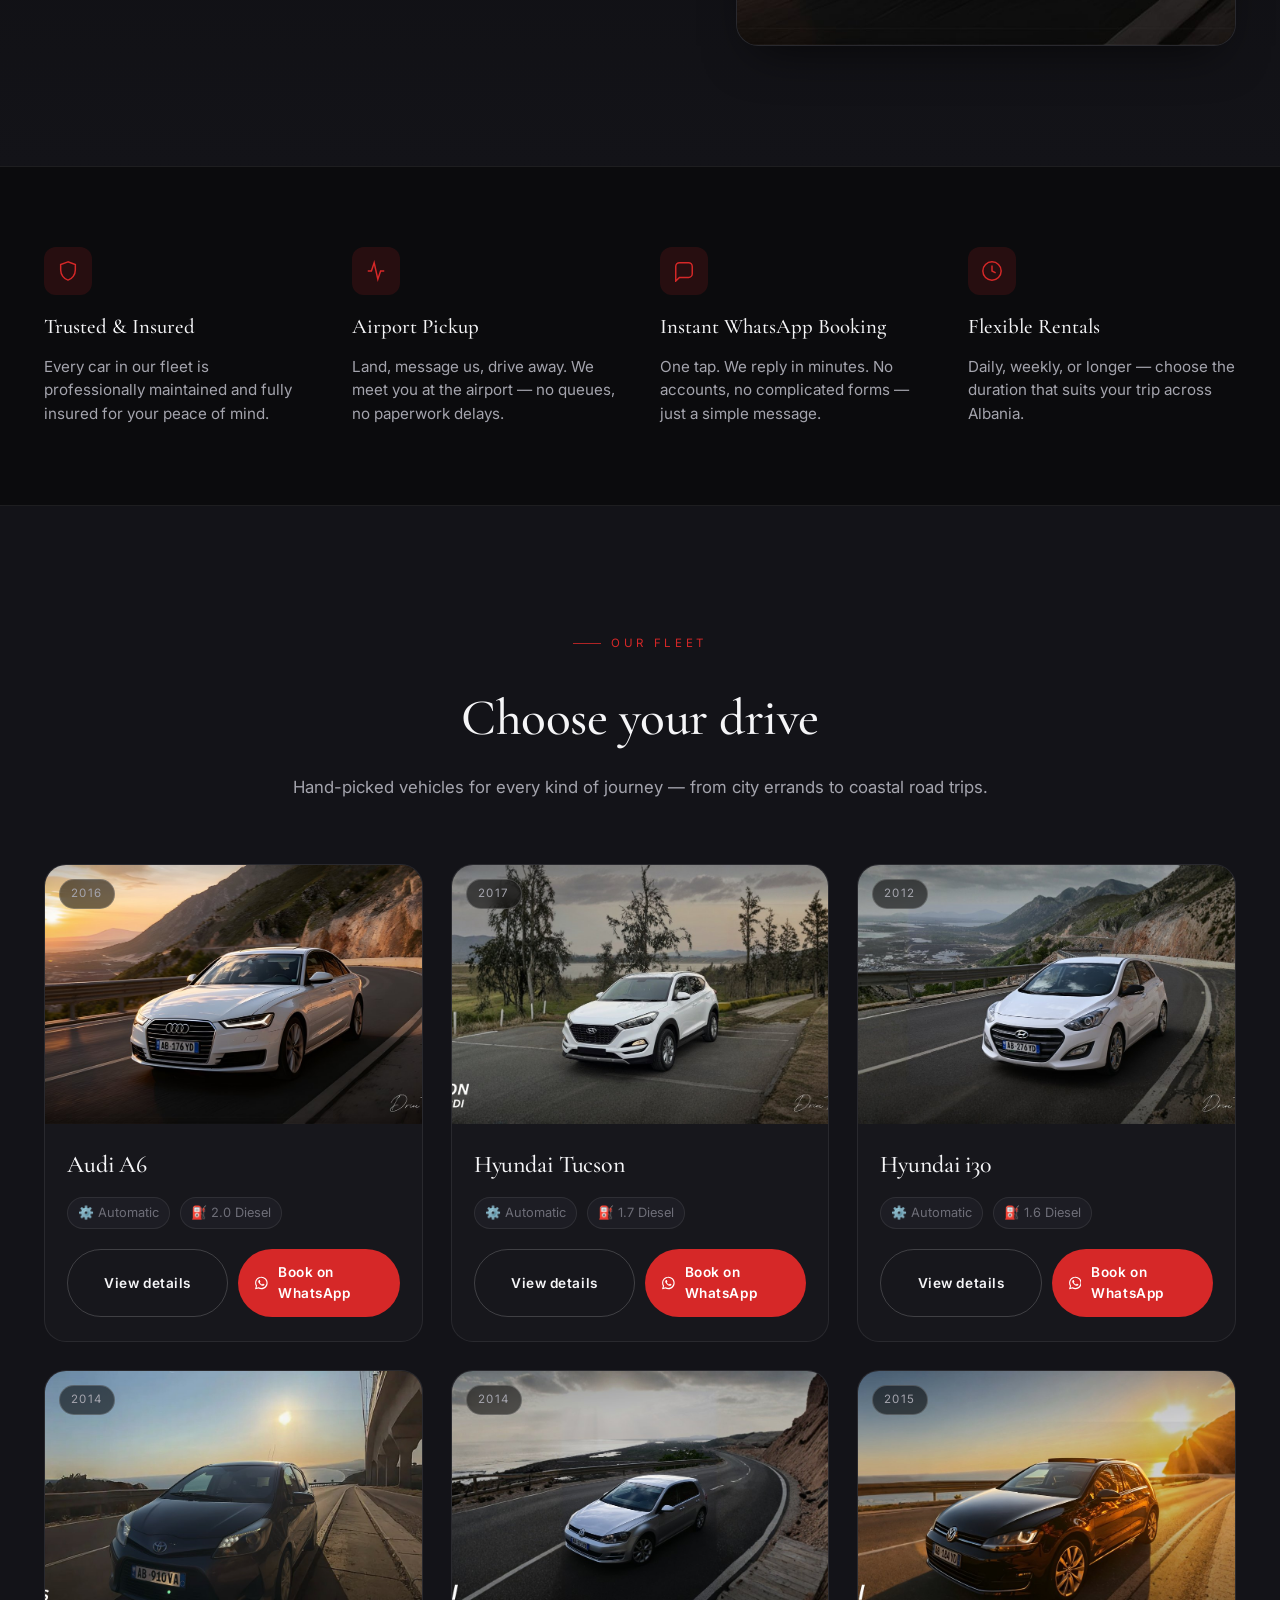
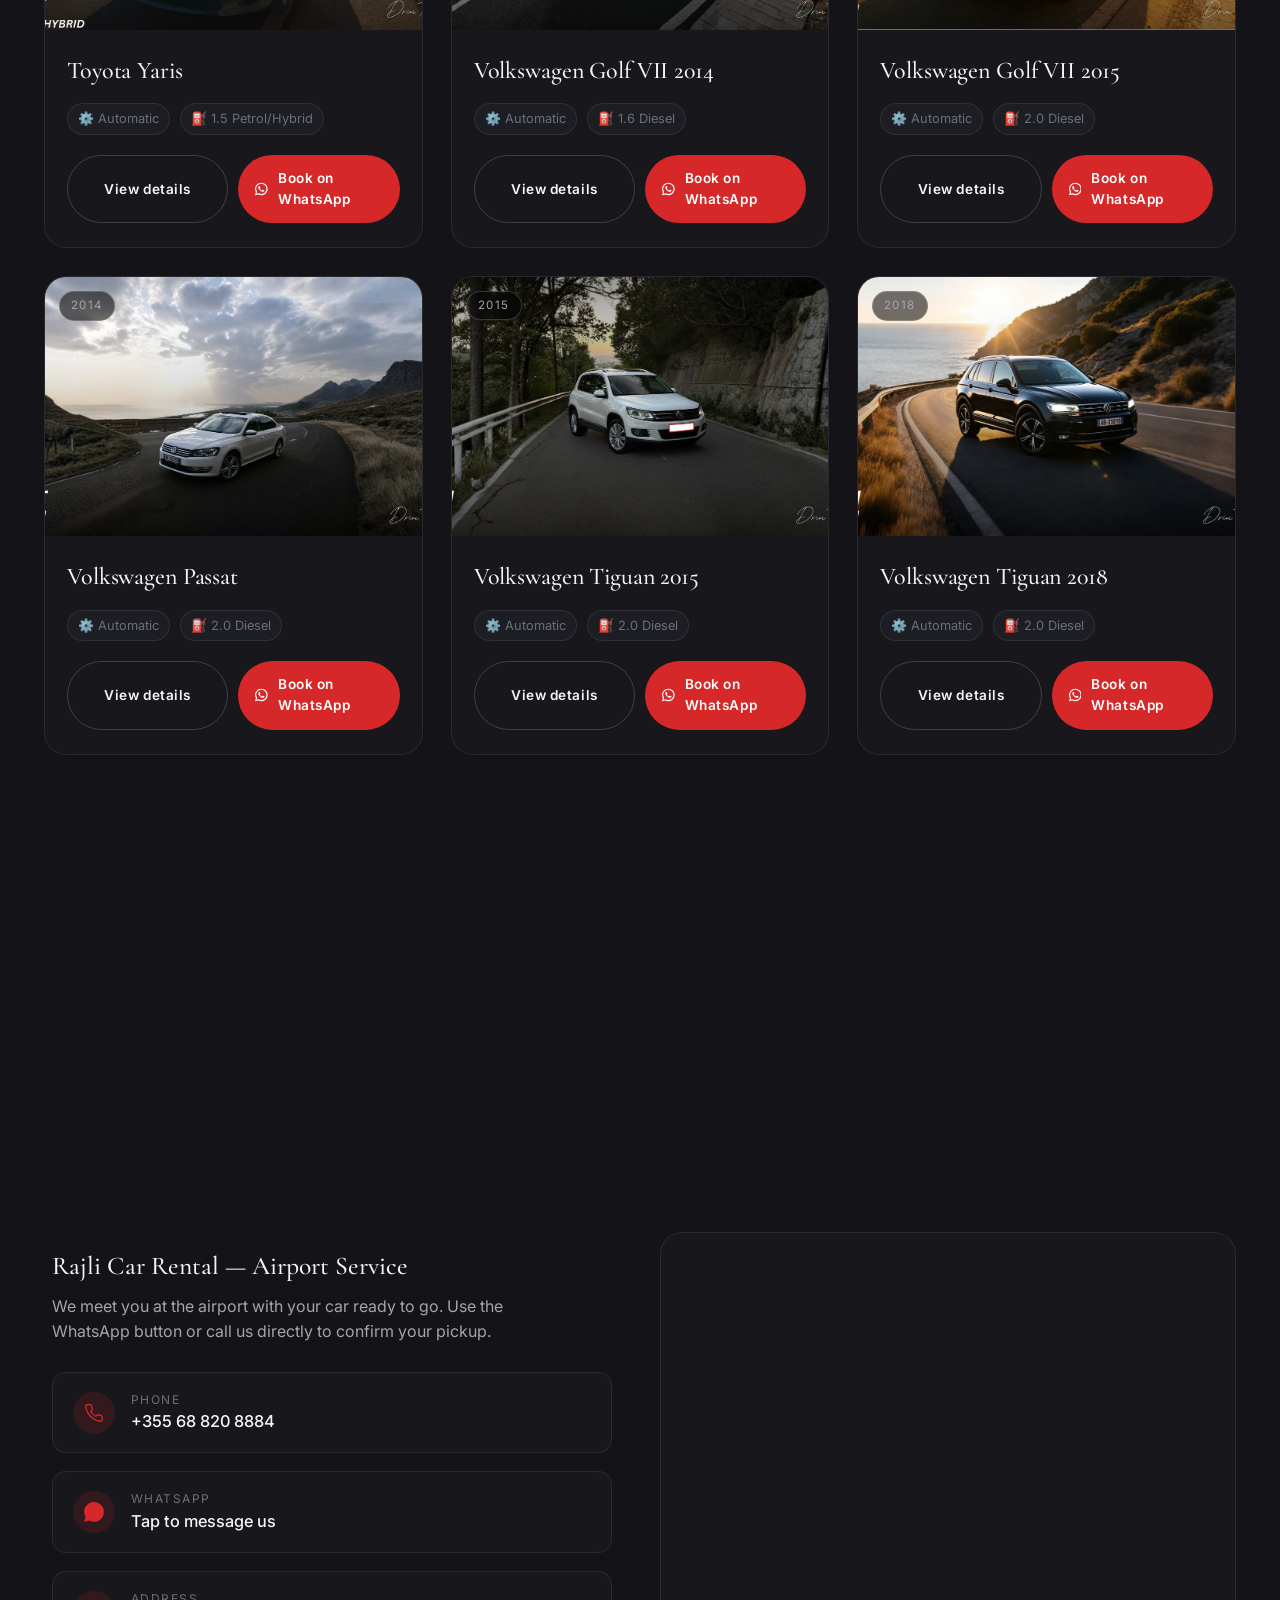
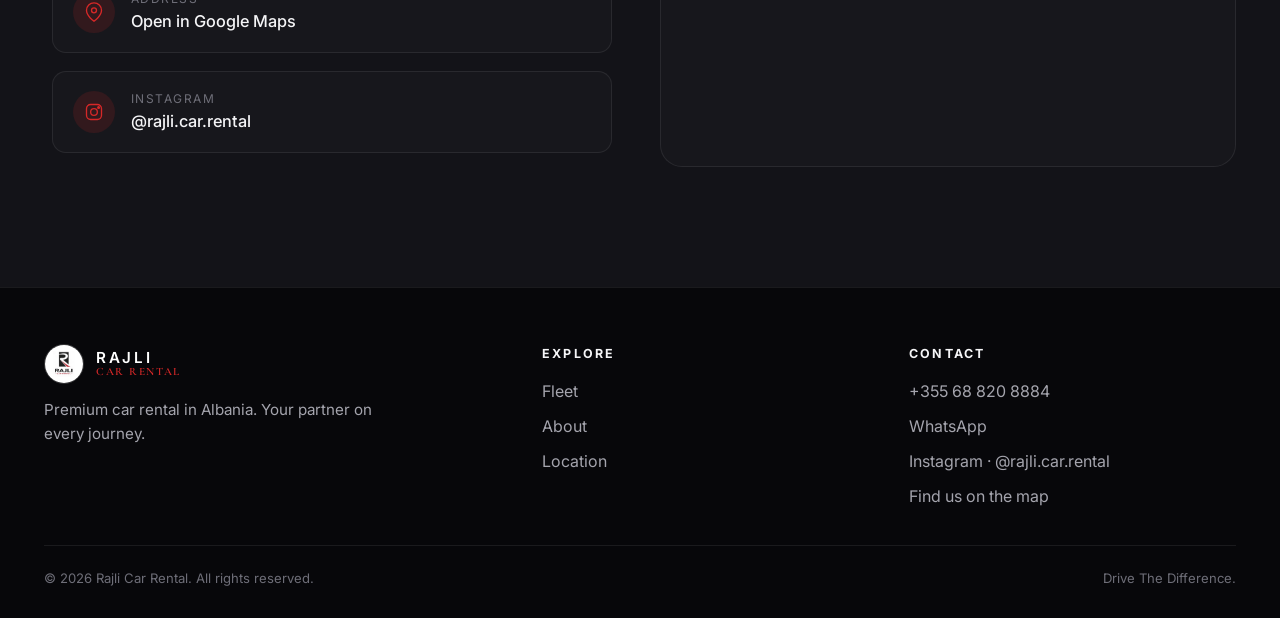
==== commit 4469bfcc: "Update index.html" ====
--- a/RajliCarRental/index.html
+++ b/RajliCarRental/index.html
@@ -73,7 +73,8 @@
       <div class="about-copy reveal">
         <span class="eyebrow" data-i18n="about.eyebrow">About Rajli</span>
         <h2 data-i18n="about.heading">Your partner on every journey.</h2>
-        <p data-i18n="about.p1">We are a professional car rental company based in Albania, offering a carefully selected fleet of modern and well-maintained vehicles.</p>
+        <p data-i18n="about.p1">We are a professional car rental company based in Shkoder,
+          Albania, offering a carefully selected fleet of modern and well-maintained vehicles.</p>
         <p data-i18n="about.p2">Whether you are a tourist exploring the Albanian Riviera or a business traveler in need of reliable transport, we ensure comfort, safety, and a premium driving experience from start to finish.</p>
         <p data-i18n="about.p3">We focus on simplicity, trust, and quality service — making your journey smooth and stress-free.</p>
         <div class="about-stats">
@@ -142,7 +143,7 @@
       <div class="section-head reveal">
         <span class="eyebrow" data-i18n="loc.eyebrow">Find Us</span>
         <h2 data-i18n="loc.heading">Our Location</h2>
-        <p data-i18n="loc.lede">Based in Albania with airport pickup &amp; drop-off. Reach out anytime — we reply fast.</p>
+        <p data-i18n="loc.lede">Based in Shkoder, Albania with airport pickup &amp; drop-off. Reach out anytime — we reply fast.</p>
       </div>
       <div class="location-grid">
         <div class="location-info reveal" id="contact">
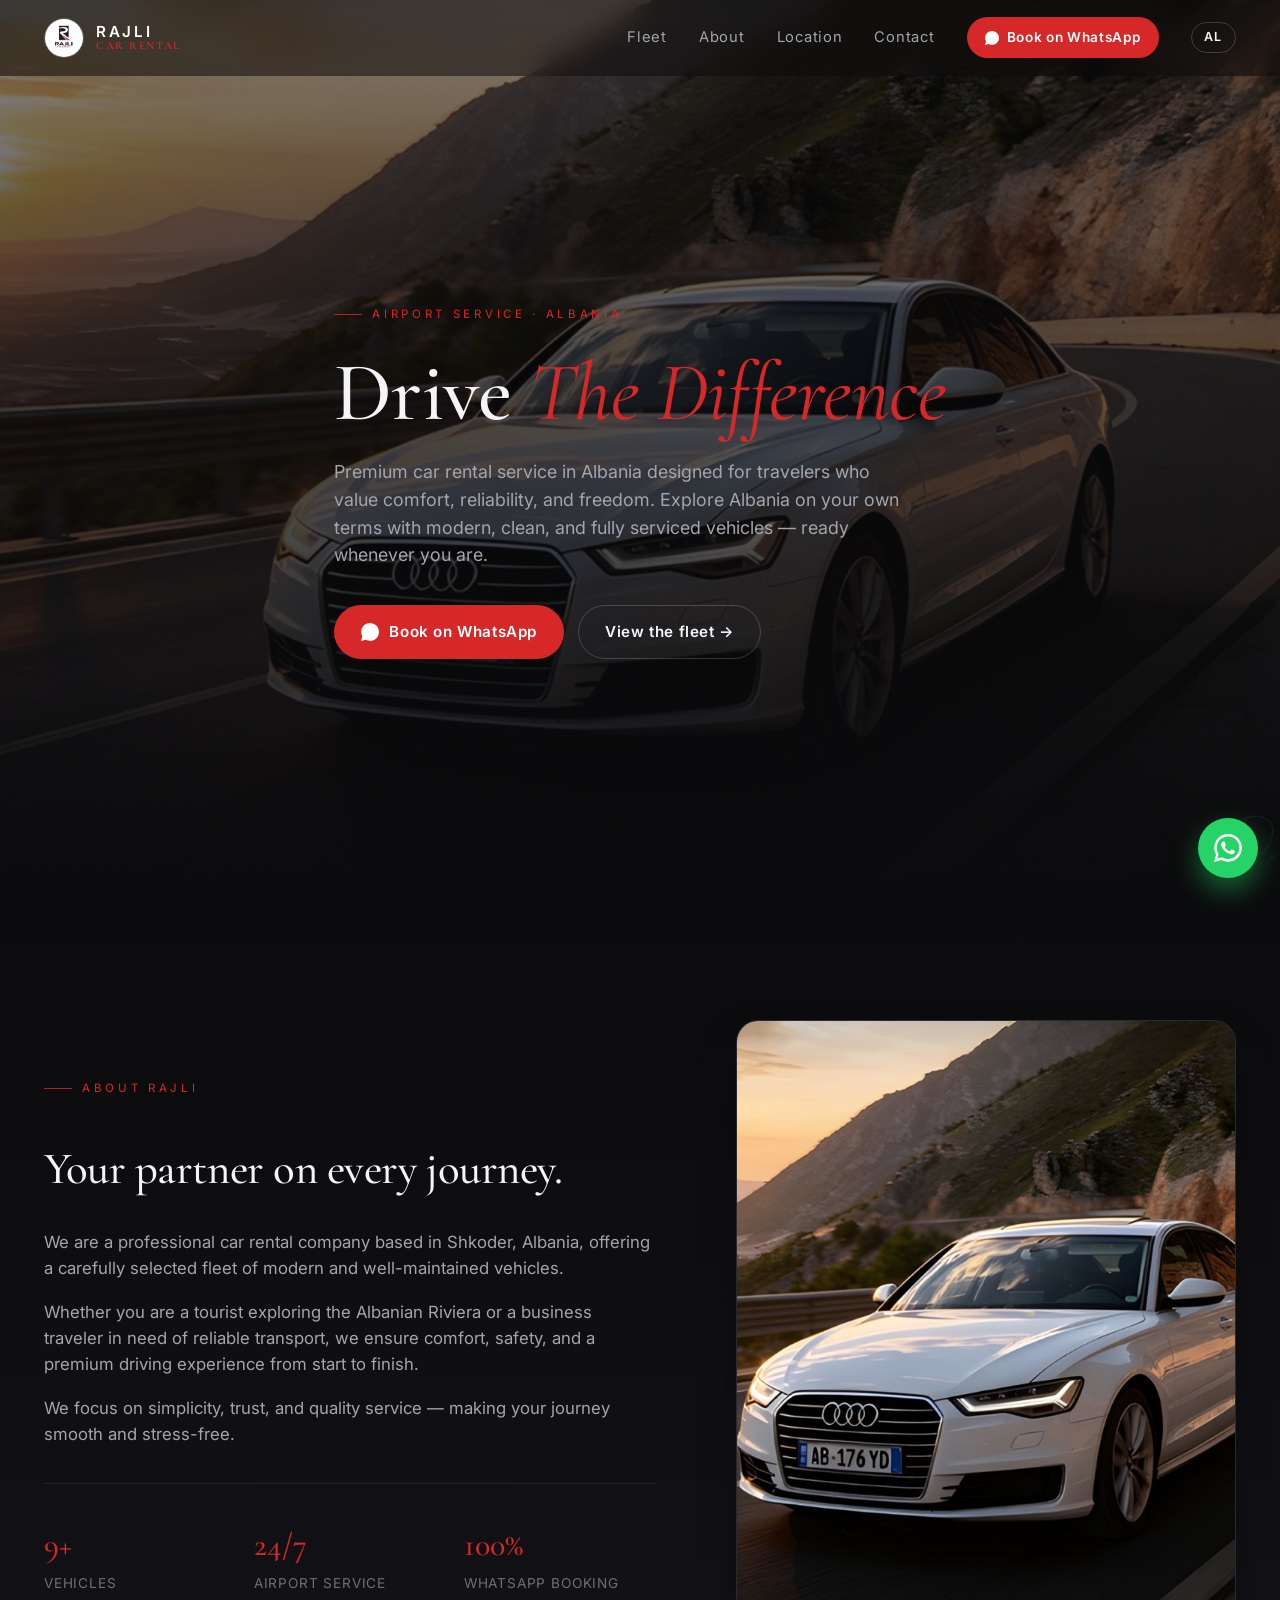
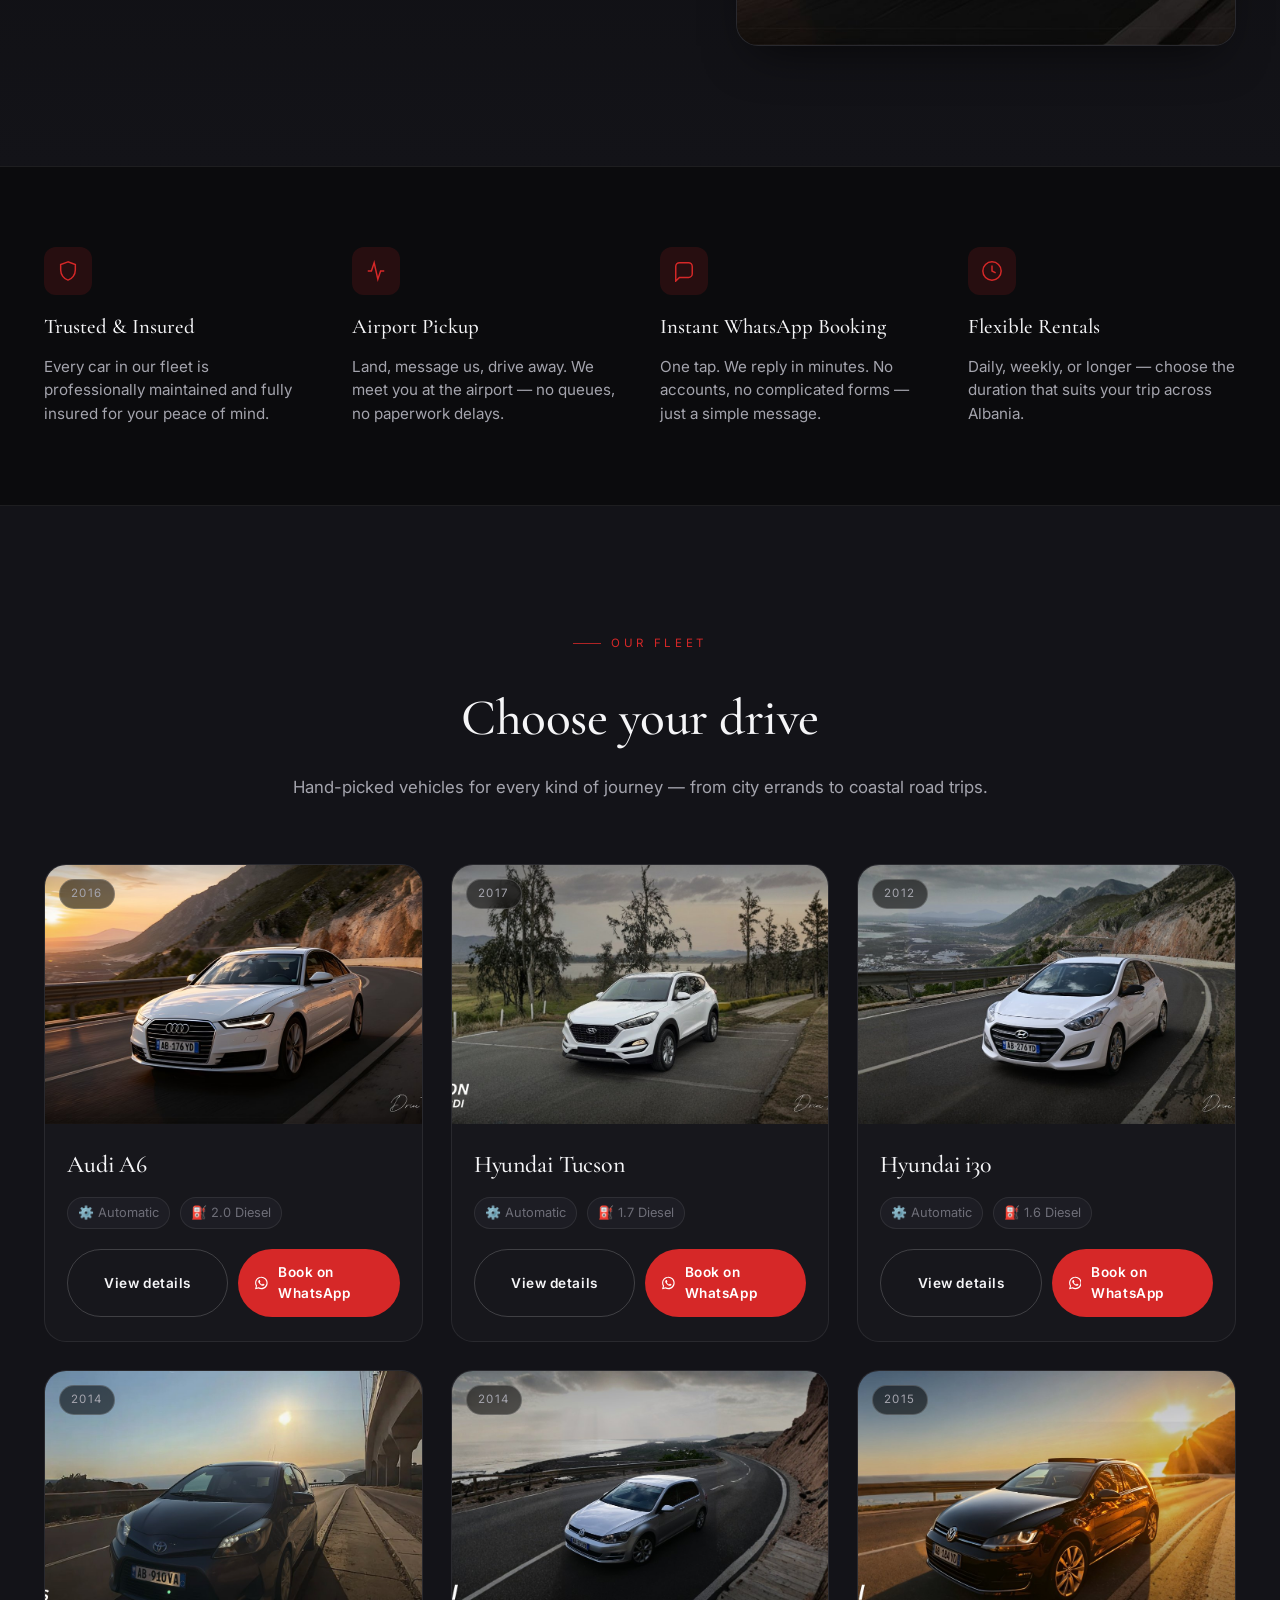
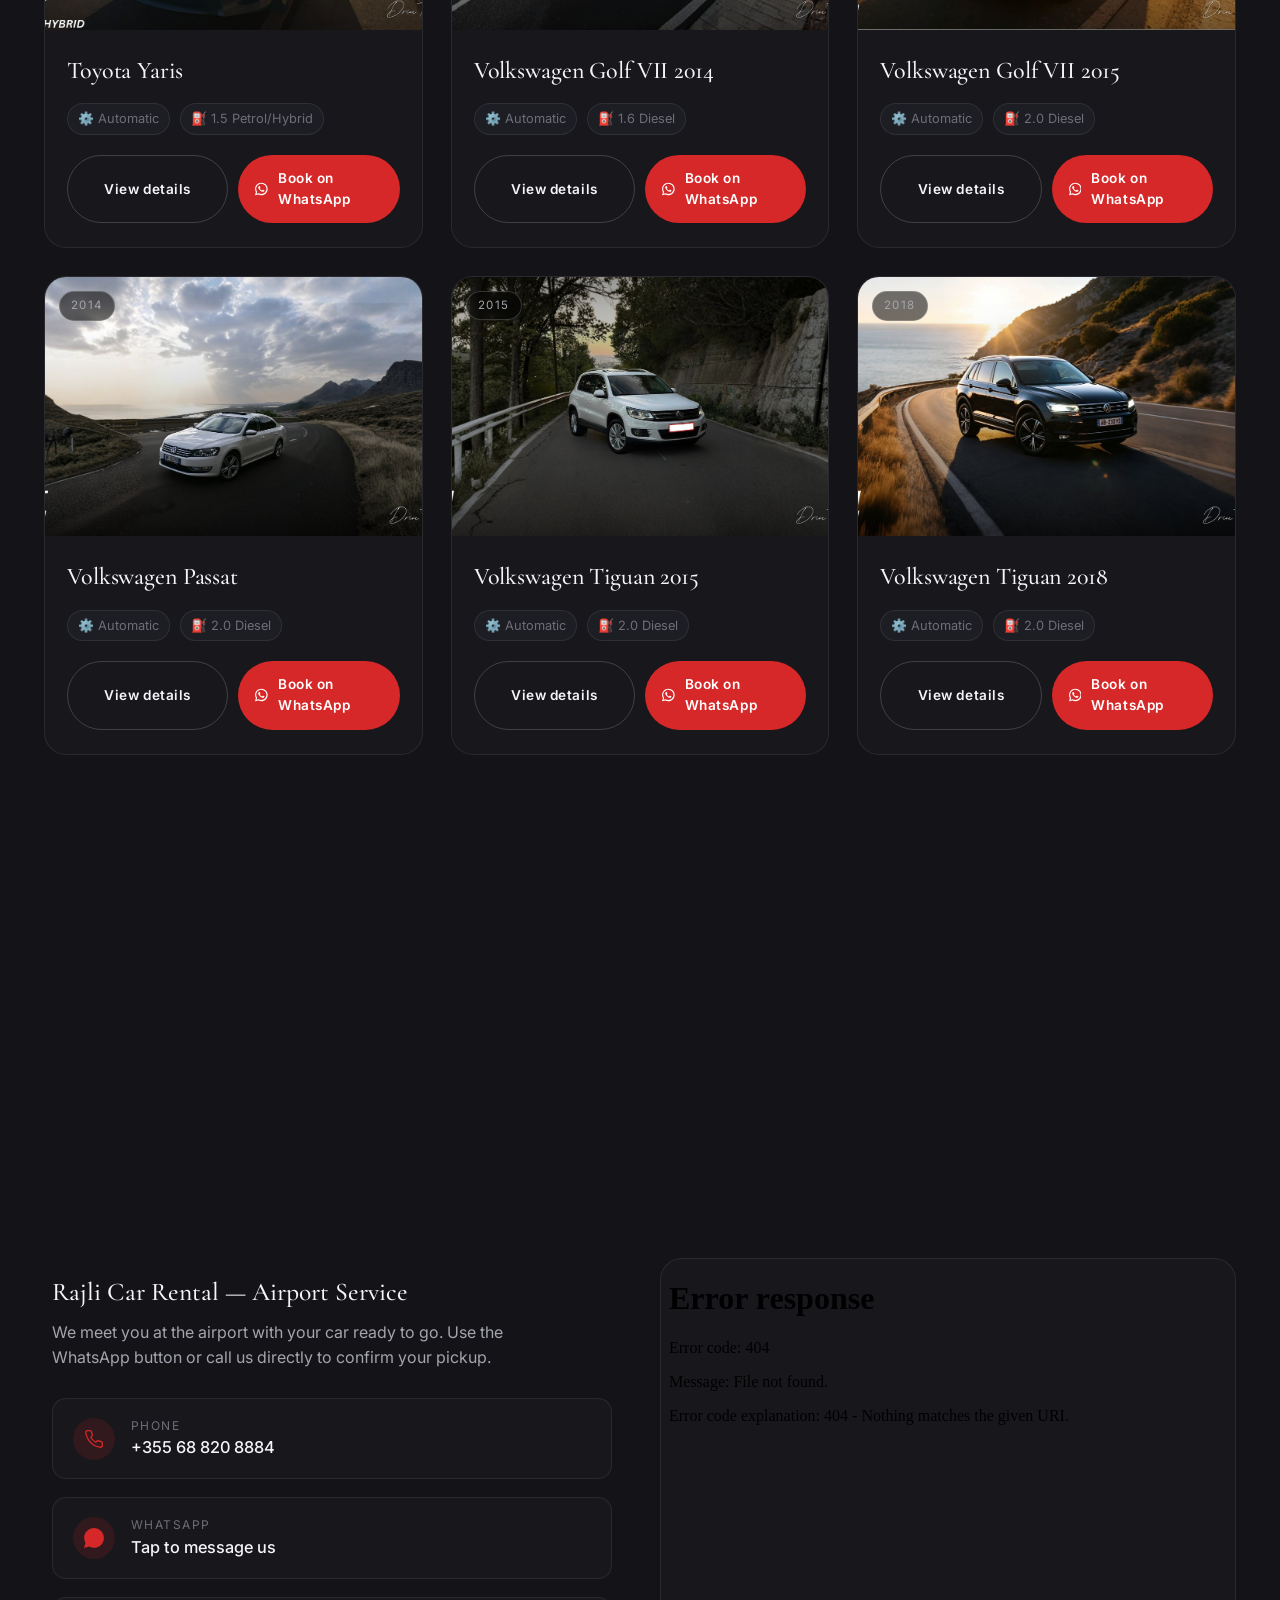
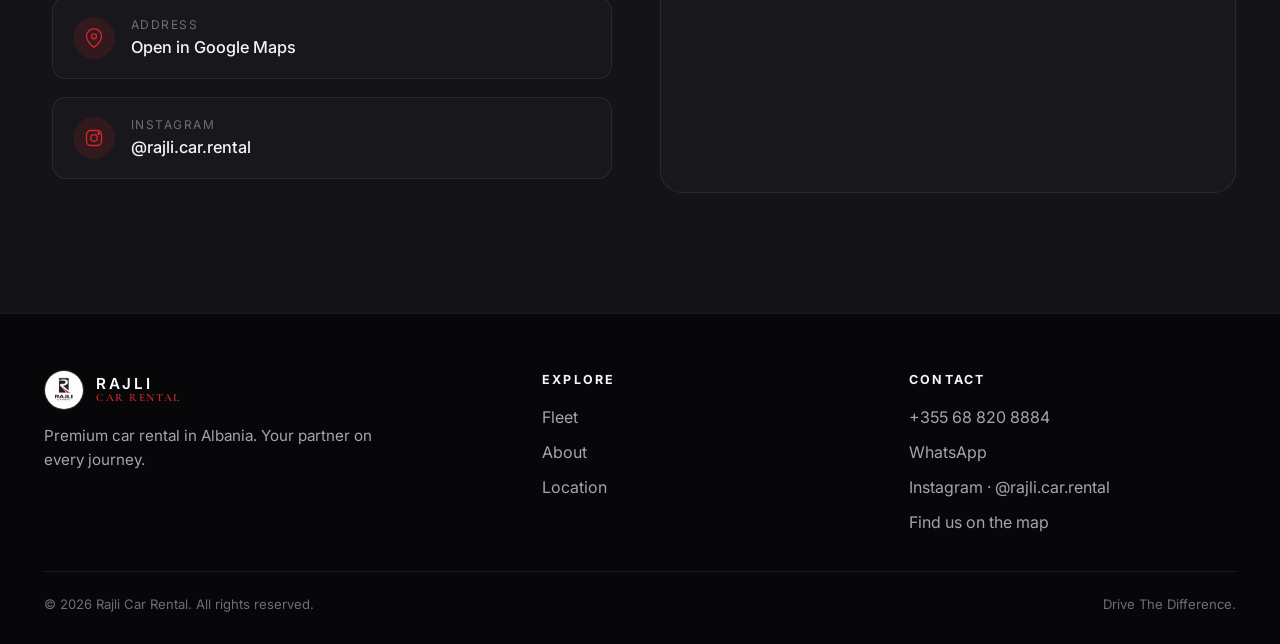
==== commit ceb0370c: "Update index.html" ====
--- a/RajliCarRental/index.html
+++ b/RajliCarRental/index.html
@@ -171,7 +171,7 @@
               </div>
             </a>
 
-            <a class="contact-row" href="https://maps.app.goo.gl/r2Y7C3x4xw66FdpaA" target="_blank" rel="noopener">
+            <a class="contact-row" href="https://maps.app.goo.gl/DX4VkZ2HierXfYsN9" rel="noopener">
               <span class="ico">
                 <svg width="20" height="20" viewBox="0 0 24 24" fill="none" stroke="currentColor" stroke-width="1.6"><path d="M21 10c0 7-9 13-9 13S3 17 3 10a9 9 0 0 1 18 0z"/><circle cx="12" cy="10" r="3"/></svg>
               </span>
@@ -195,7 +195,7 @@
 
         <div class="map-wrap reveal">
           <iframe
-            src="https://www.google.com/maps?q=Pallati+Fushajve+Sarreq&ll=42.0654045,19.5186684&z=17&output=embed"
+            src="src="https://www.google.com/maps?q=Pallati+Fushajve+Sarreq&ll=42.0654045,19.5186684&z=17&output=embed"
             loading="lazy"
             referrerpolicy="no-referrer-when-downgrade"
             allowfullscreen
@@ -233,7 +233,7 @@
             <li><a href="tel:+355688208884">+355 68 820 8884</a></li>
             <li><a data-wa="" href="#">WhatsApp</a></li>
             <li><a href="https://www.instagram.com/rajli.car.rental/" target="_blank" rel="noopener">Instagram · @rajli.car.rental</a></li>
-            <li><a href="https://maps.app.goo.gl/r2Y7C3x4xw66FdpaA" target="_blank" rel="noopener" data-i18n="footer.findmap">Find us on the map</a></li>
+            <li><a href="https://maps.app.goo.gl/VnFe59Wh5YRGmi3p8" target="_blank" rel="noopener" data-i18n="footer.findmap">Find us on the map</a></li>
           </ul>
         </div>
       </div>
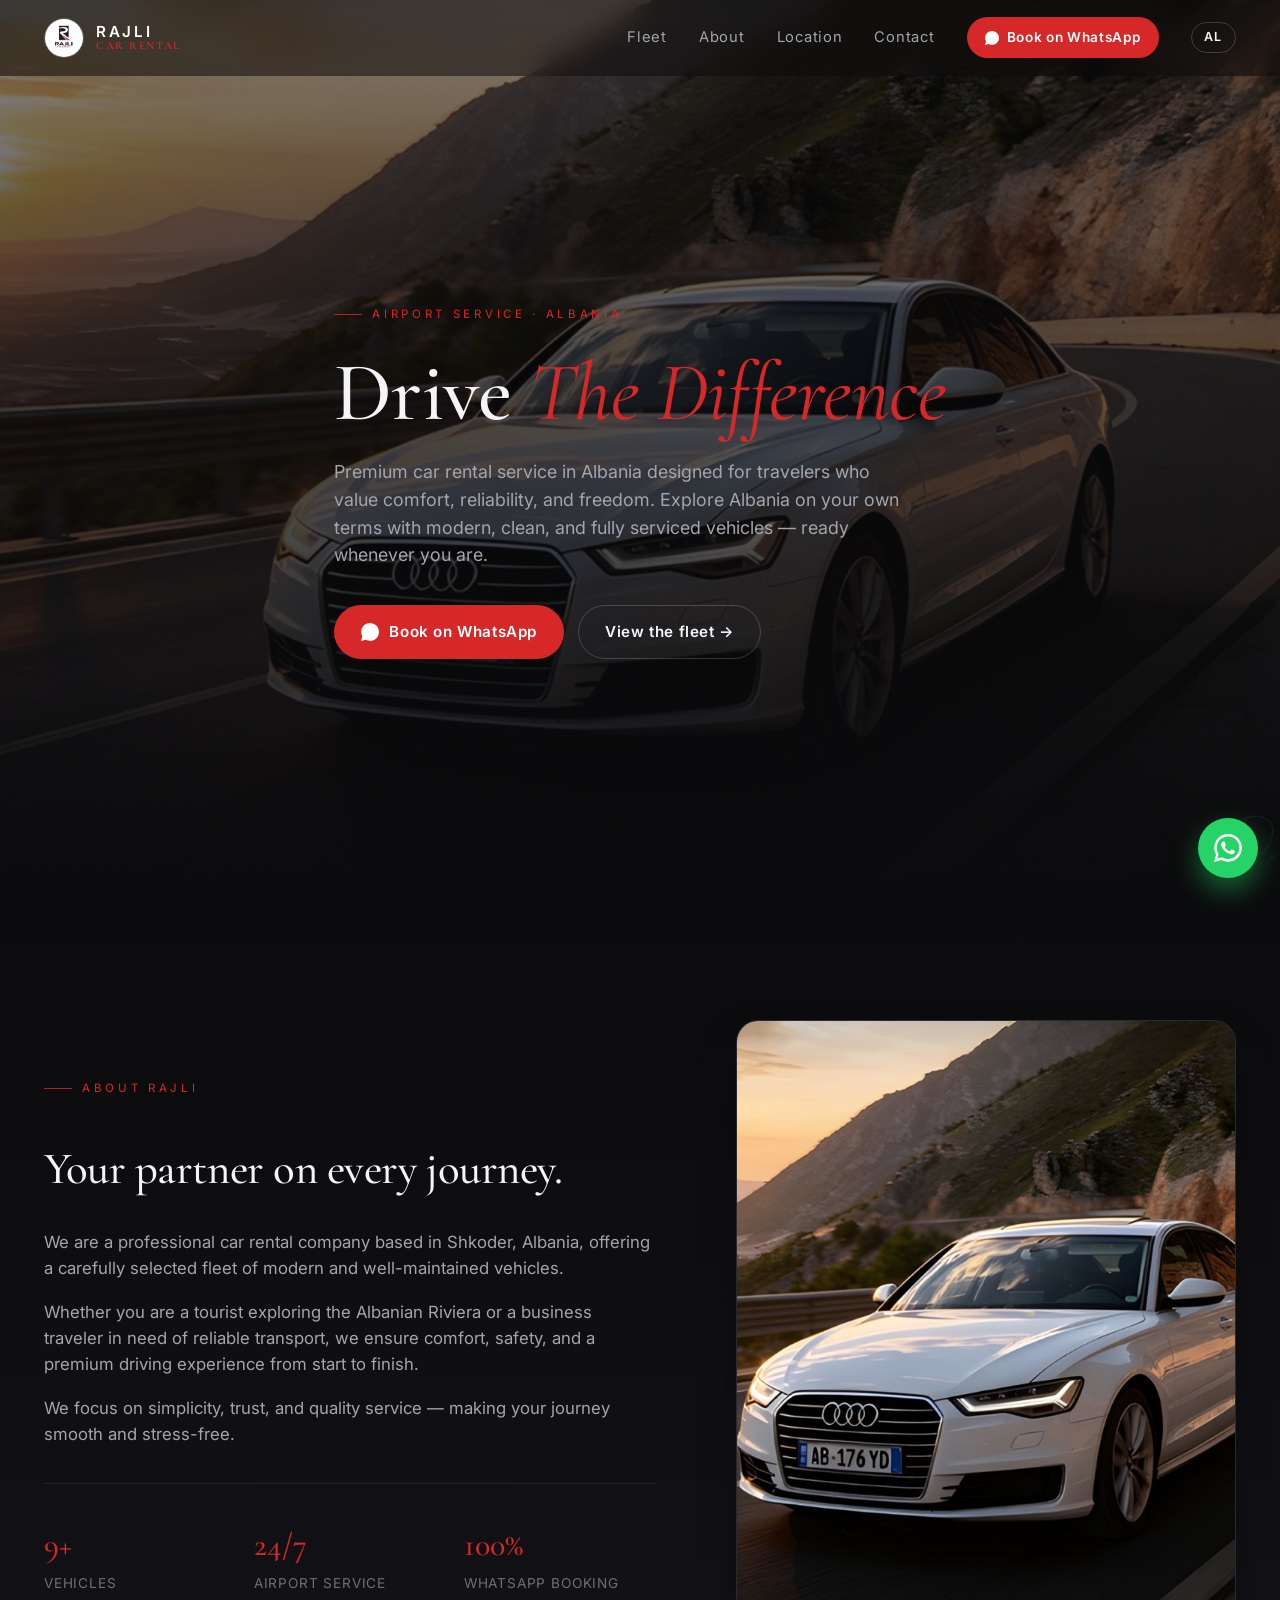
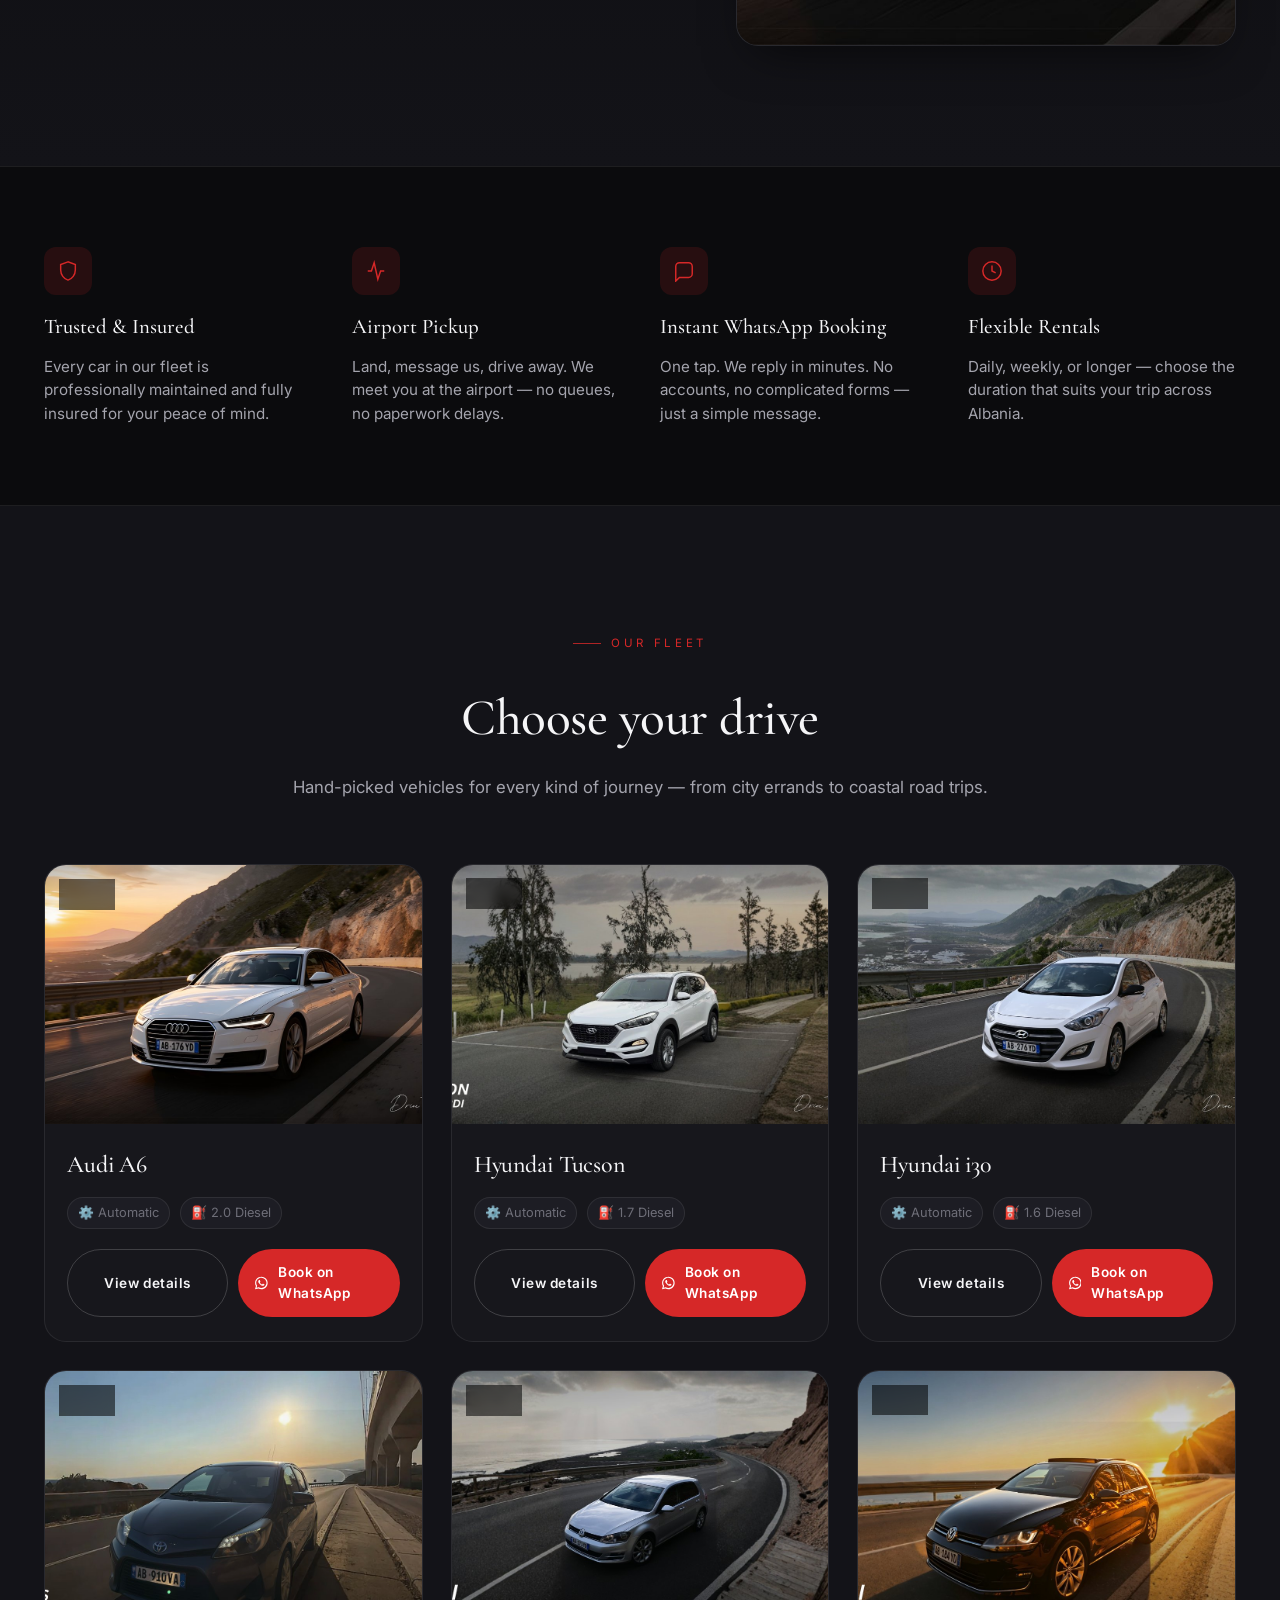
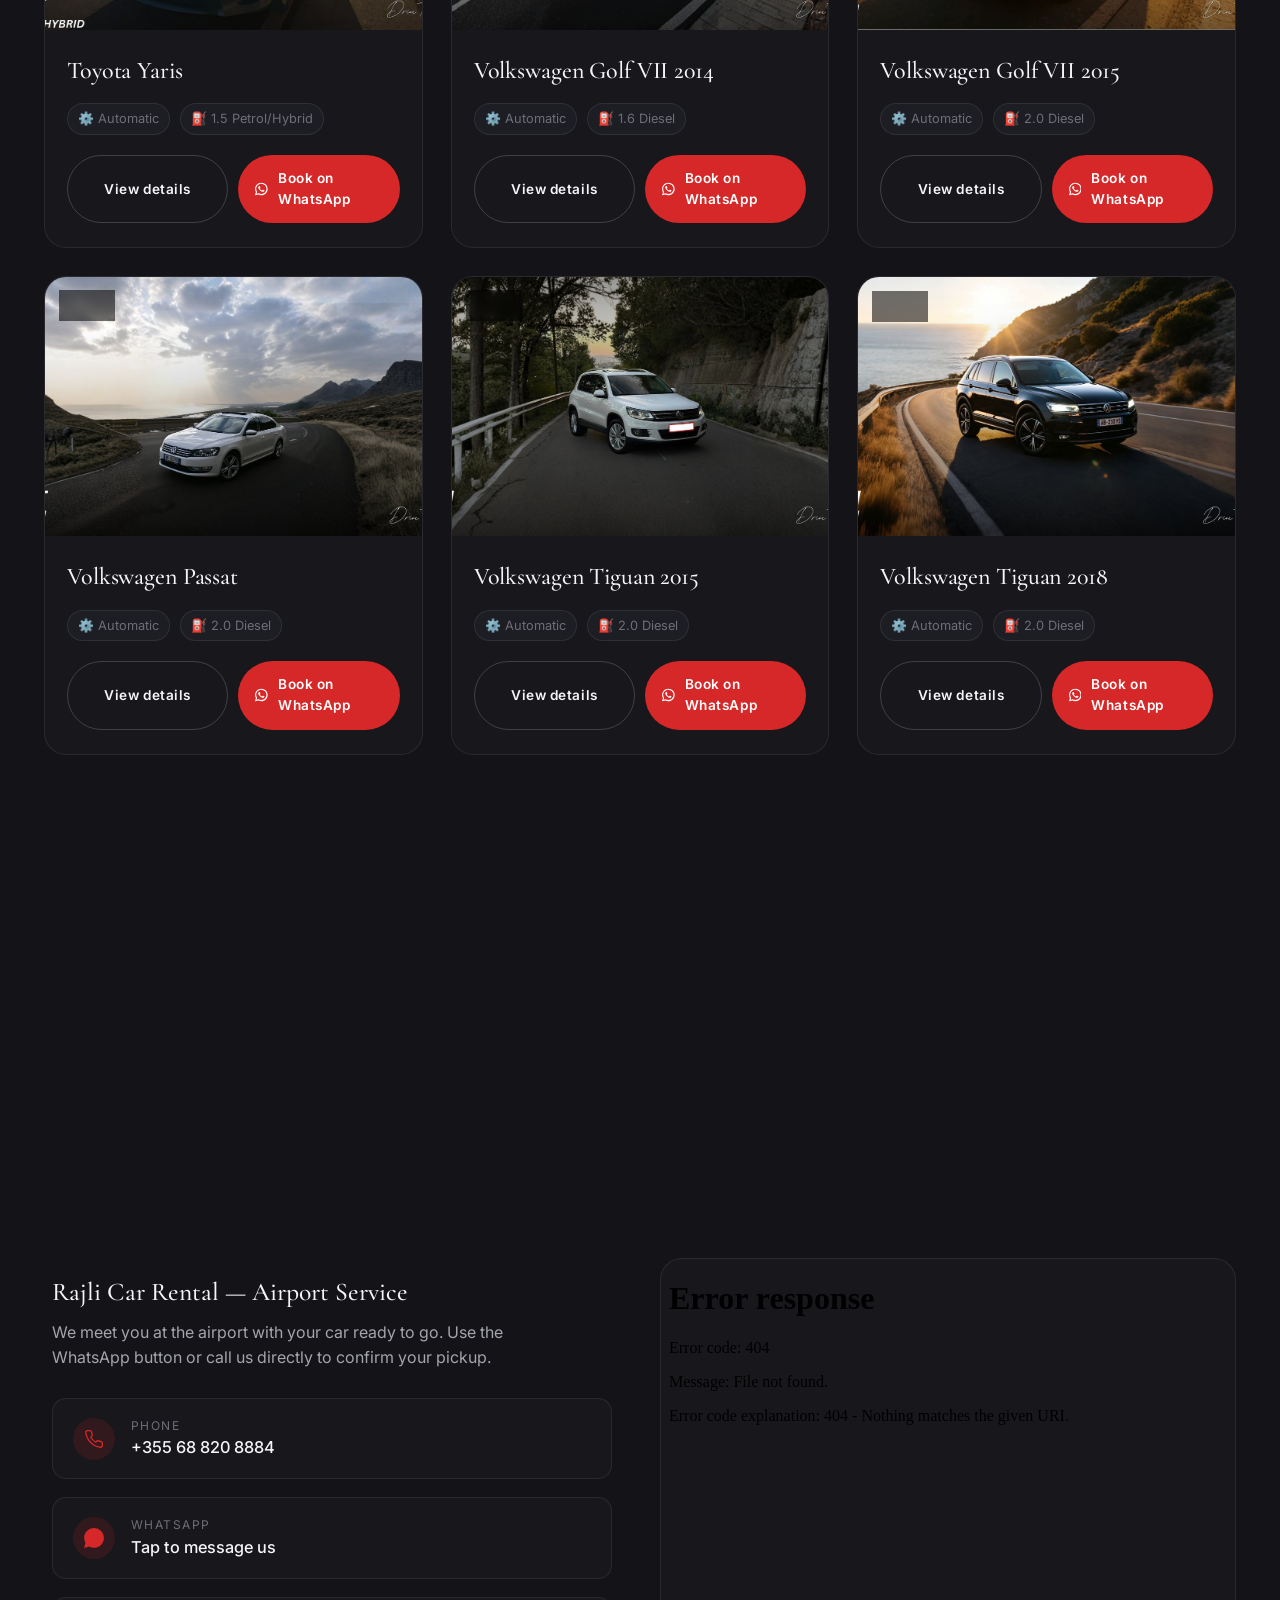
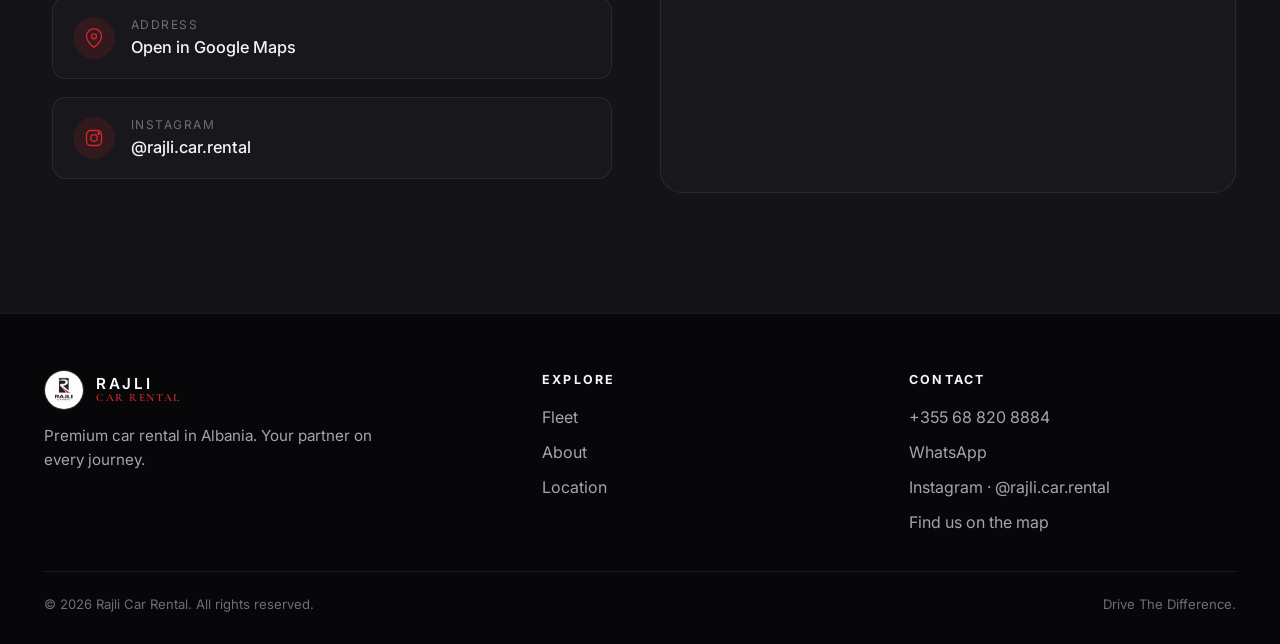
==== commit 7ced1831: "Update index.html" ====
--- a/RajliCarRental/index.html
+++ b/RajliCarRental/index.html
@@ -195,7 +195,7 @@
 
         <div class="map-wrap reveal">
           <iframe
-            src="src="https://www.google.com/maps?q=Pallati+Fushajve+Sarreq&ll=42.0654045,19.5186684&z=17&output=embed"
+            src="src="https://www.google.com/maps?q=Car+Rental+Rajli+Shkoder&ll=42.0652176,19.5188105&z=16&output=embed"
             loading="lazy"
             referrerpolicy="no-referrer-when-downgrade"
             allowfullscreen
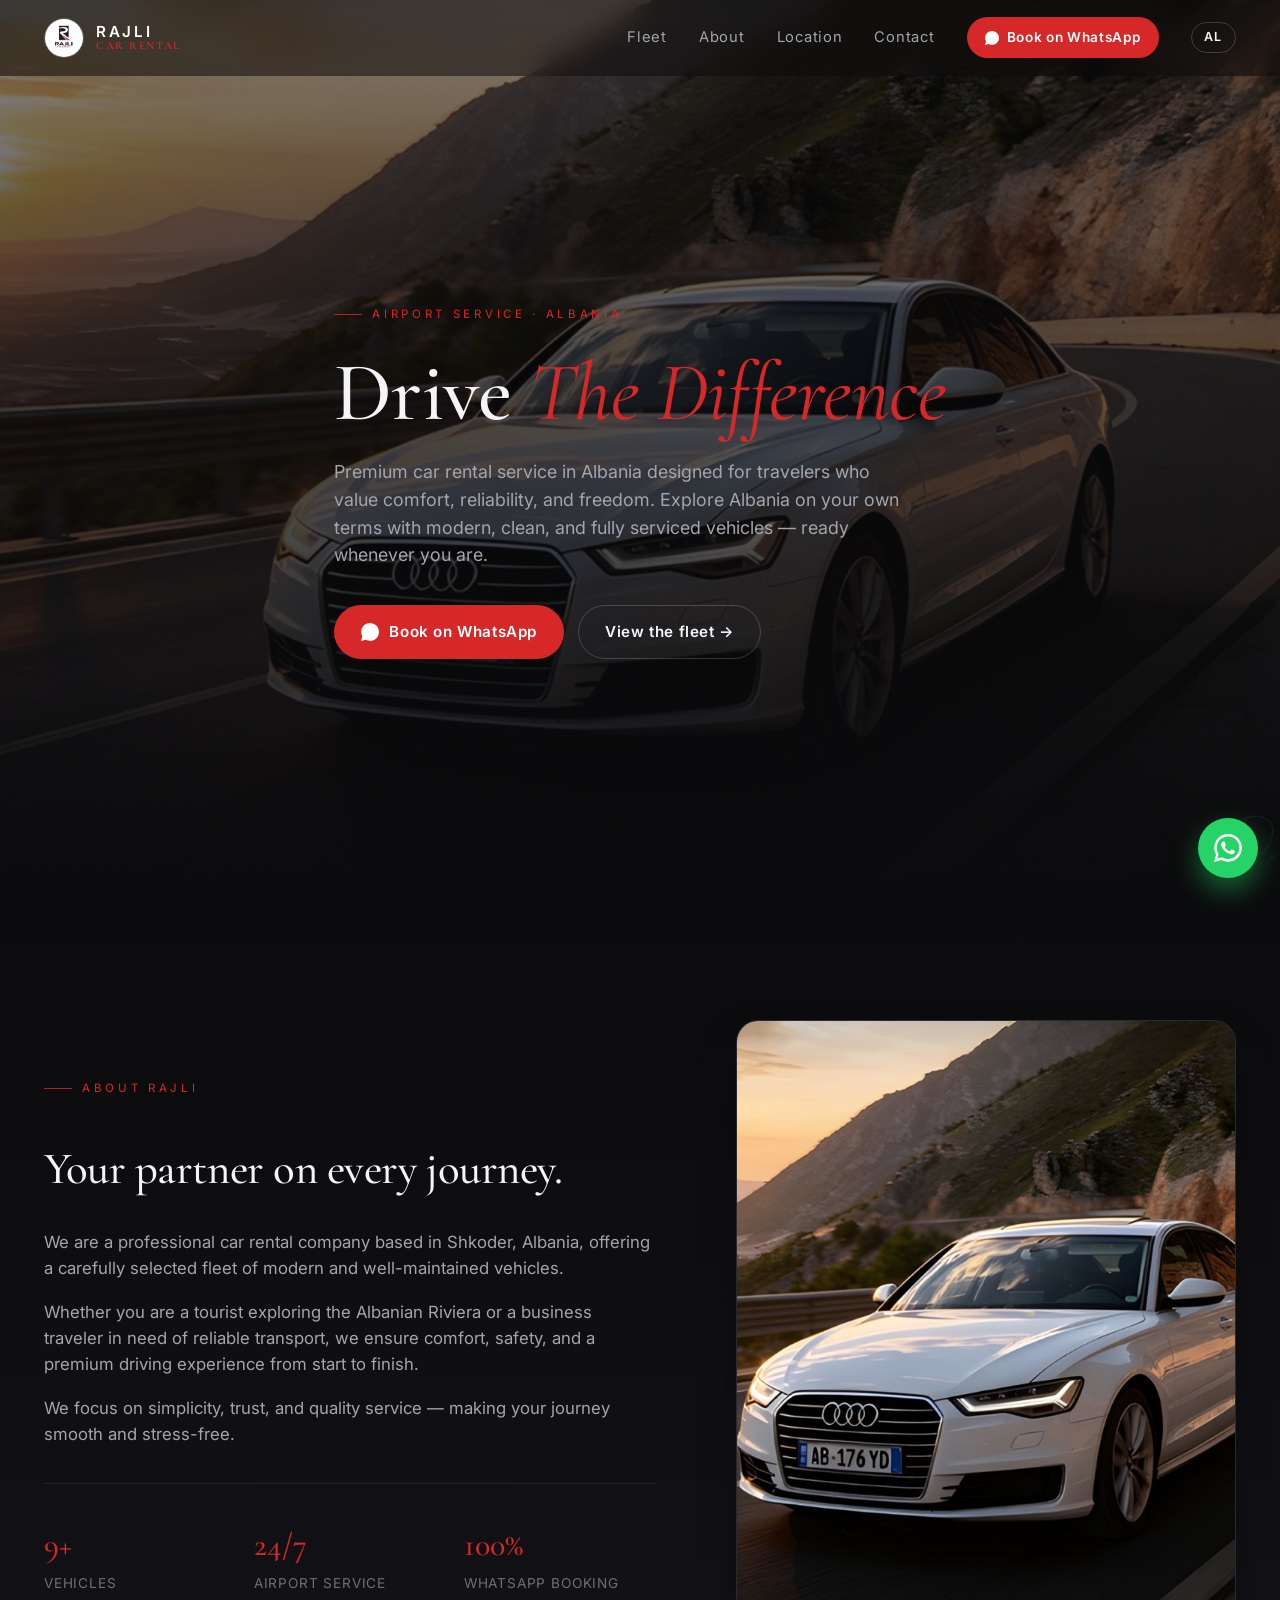
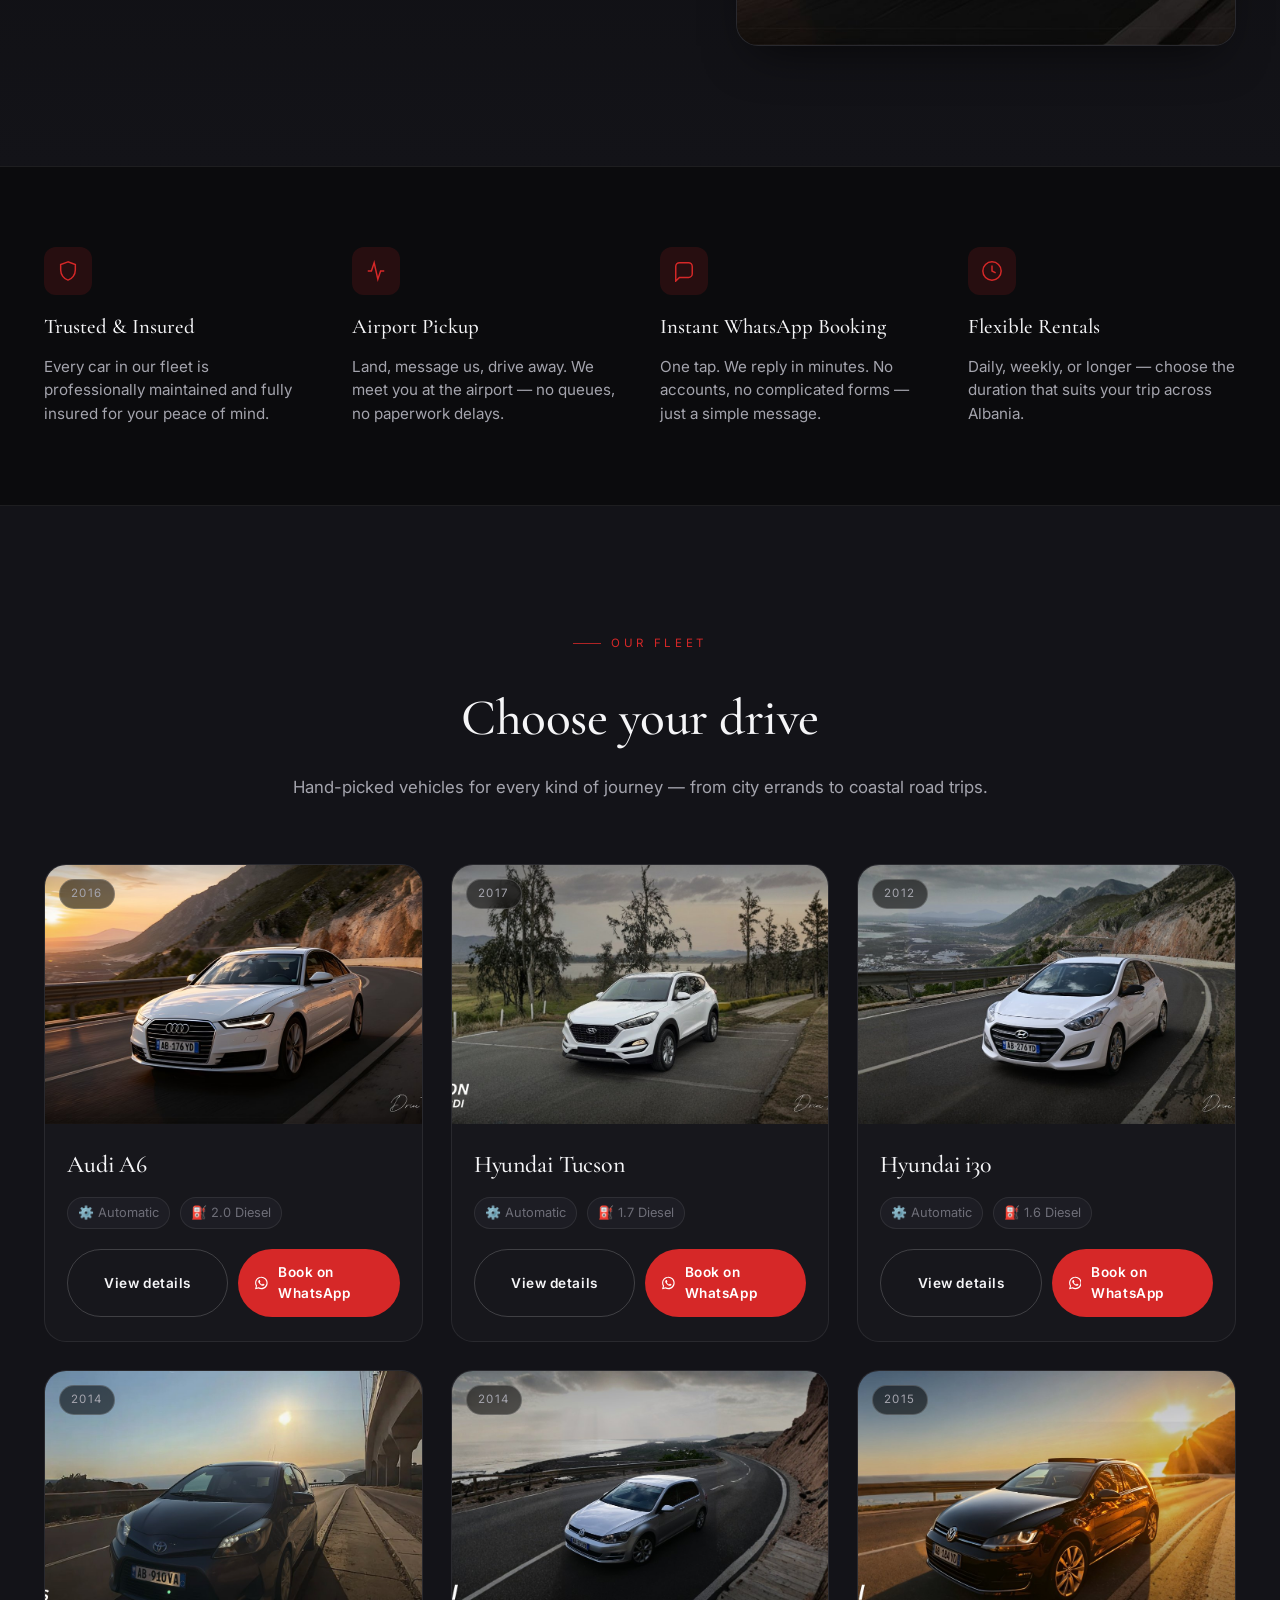
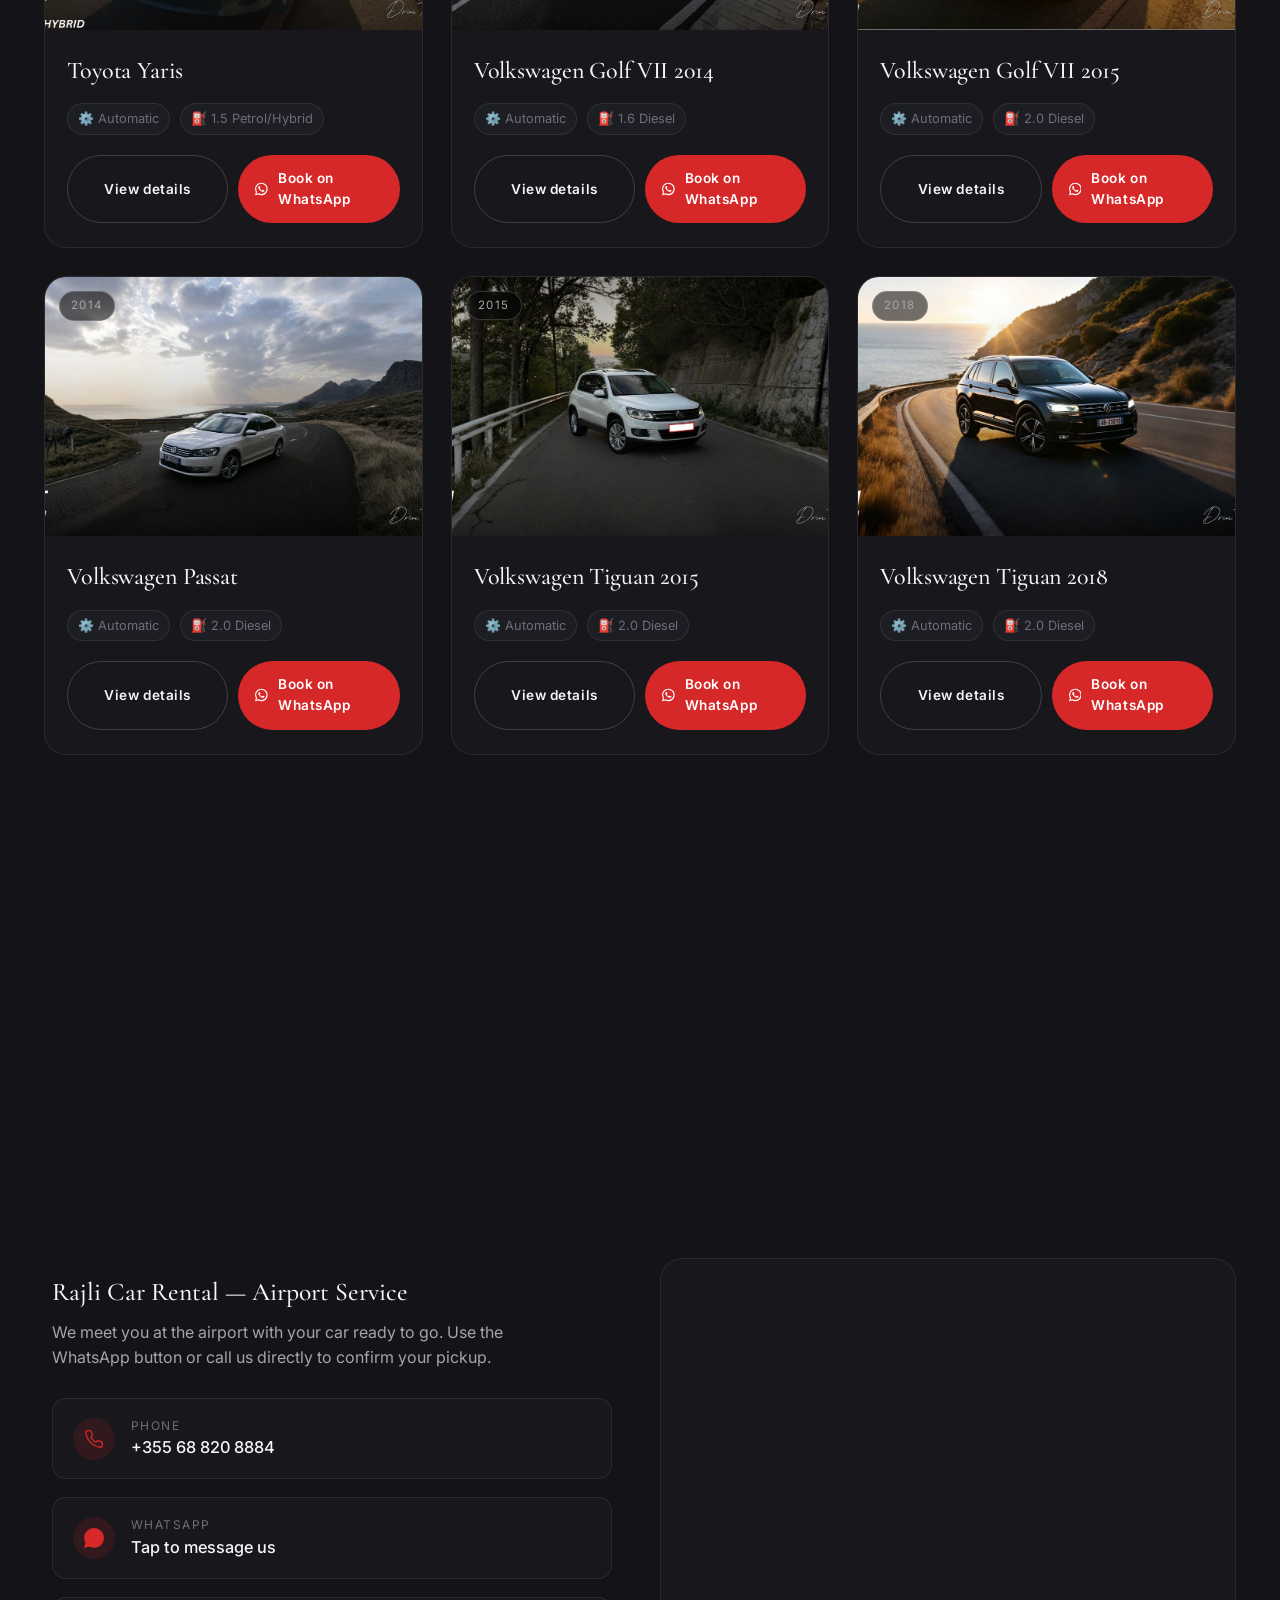
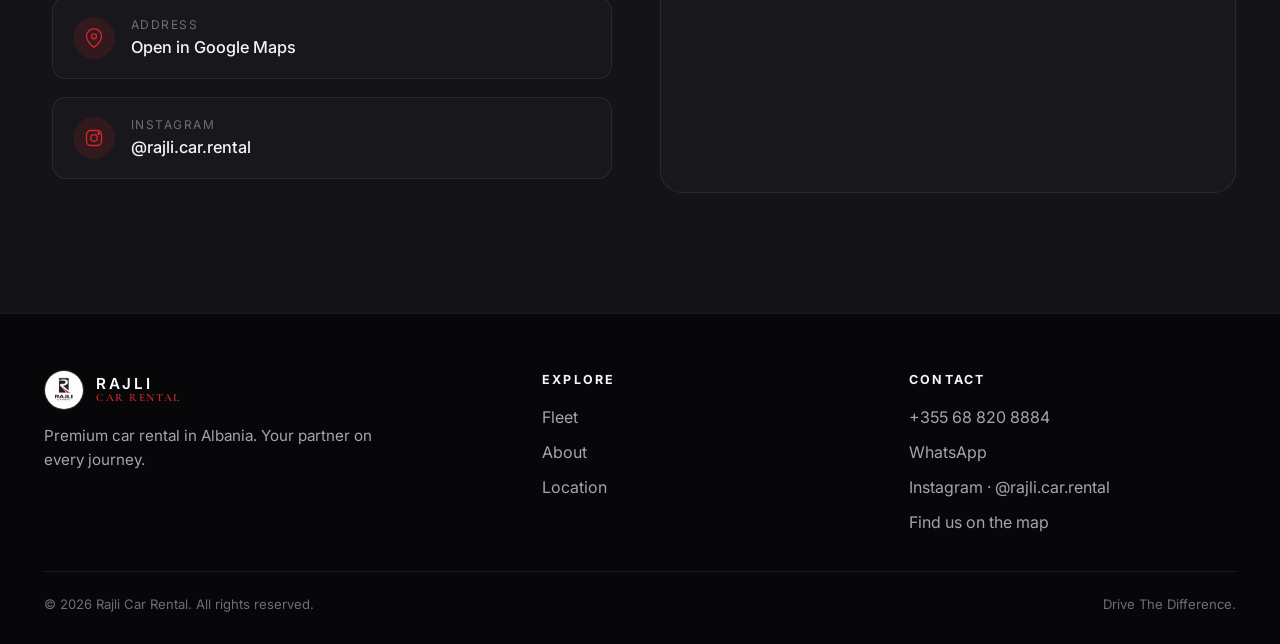
==== commit 3d4e9931: "Update index.html" ====
--- a/RajliCarRental/index.html
+++ b/RajliCarRental/index.html
@@ -195,7 +195,7 @@
 
         <div class="map-wrap reveal">
           <iframe
-            src="src="https://www.google.com/maps?q=Car+Rental+Rajli+Shkoder&ll=42.0652176,19.5188105&z=16&output=embed"
+            src="https://www.google.com/maps?q=Car+Rental+Rajli+Shkoder&ll=42.0652176,19.5188105&z=16&output=embed"
             loading="lazy"
             referrerpolicy="no-referrer-when-downgrade"
             allowfullscreen
